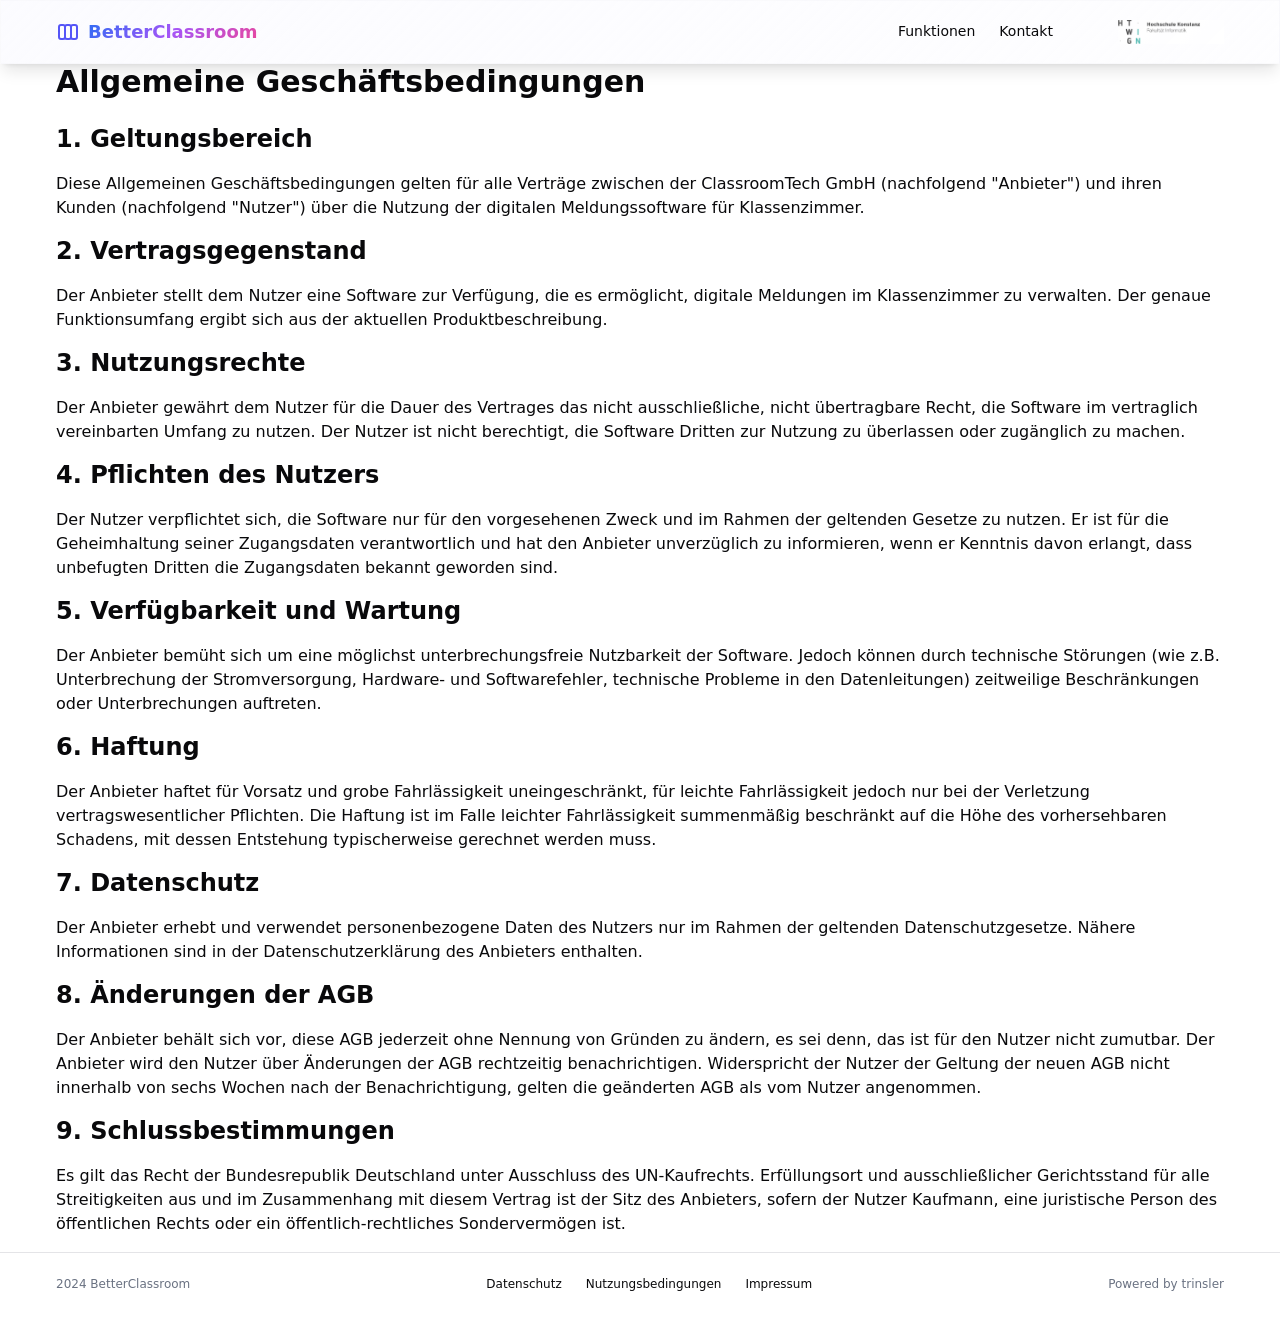
==== agb/index.html @ d9d84340 "deploy: trinsler/landingPages@5456ee2afa33cd0f8505ab0c35475f80a8372f17" ====
<!DOCTYPE html><html><head><meta charset="utf-8"><meta name="viewport" content="width=device-width, initial-scale=1"><script type="importmap">{"imports":{"#entry":"/_nuxt/oRoLjCAm.js"}}</script><title>AGB - BetterClassroom</title><link rel="stylesheet" href="/_nuxt/entry.rbcB6YKw.css" crossorigin><link rel="preload" as="fetch" crossorigin="anonymous" href="/agb/_payload.json?7f15ca1f-4850-4ca4-9dc0-5e65cc5b0a5c"><link rel="modulepreload" as="script" crossorigin href="/_nuxt/oRoLjCAm.js"><link rel="modulepreload" as="script" crossorigin href="/_nuxt/dTycgMUr.js"><link rel="modulepreload" as="script" crossorigin href="/_nuxt/jNeDRzzh.js"><link rel="modulepreload" as="script" crossorigin href="/_nuxt/D7OXAtjC.js"><link rel="modulepreload" as="script" crossorigin href="/_nuxt/l98vW6mr.js"><link rel="preload" as="fetch" fetchpriority="low" crossorigin="anonymous" href="/_nuxt/builds/meta/7f15ca1f-4850-4ca4-9dc0-5e65cc5b0a5c.json"><link rel="prefetch" as="script" crossorigin href="/_nuxt/CJH-cx8K.js"><link rel="prefetch" as="script" crossorigin href="/_nuxt/CTONA4Dl.js"><meta name="description" content="Allgemeine Geschäftsbedingungen von BetterClassroom"><link rel="icon" type="image/x-icon" href="/favicon.ico"><script type="module" src="/_nuxt/oRoLjCAm.js" crossorigin></script></head><body><div id="__nuxt"><div class="flex flex-col min-h-screen"><header class="px-4 lg:px-6 h-16 flex items-center fixed w-full glass-morphism z-50 shadow-lg"><div class="container mx-auto flex justify-between items-center"><a href="/" class="flex items-center justify-center"><svg class="h-6 w-6 text-primary" fill="none" stroke="currentColor" viewBox="0 0 24 24"><path stroke-linecap="round" stroke-linejoin="round" stroke-width="2" d="M9 17V7m0 10a2 2 0 01-2 2H5a2 2 0 01-2-2V7a2 2 0 012-2h2a2 2 0 012 2m0 10a2 2 0 002 2h2a2 2 0 002-2M9 7a2 2 0 012-2h2a2 2 0 012 2m0 10V7m0 10a2 2 0 002 2h2a2 2 0 002-2V7a2 2 0 00-2-2h-2a2 2 0 00-2 2"></path></svg><span class="ml-2 text-lg font-bold gradient-text">BetterClassroom</span></a><nav class="hidden md:flex gap-4 sm:gap-6 items-center"><a href="/" class="text-sm font-medium text-foreground hover:text-primary transition-colors"> Funktionen </a><a href="/" class="text-sm font-medium text-foreground hover:text-primary transition-colors"> Kontakt </a><div class="h-6 w-px bg-border mx-2"></div><img src="/images/htwg-logo.png" alt="HTWG Konstanz" class="h-6 opacity-70 hover:opacity-100 transition-opacity" onerror="this.style.display=&#39;none&#39;"></nav><button class="md:hidden p-2"><svg class="h-6 w-6 text-foreground" fill="none" stroke="currentColor" viewBox="0 0 24 24"><path stroke-linecap="round" stroke-linejoin="round" stroke-width="2" d="M4 6h16M4 12h16M4 18h16"></path></svg></button></div><!----></header><main class="flex-1 pt-16"><!--[--><div></div><div class="container mx-auto px-4 py-8"><h1 class="text-3xl font-bold mb-6">Allgemeine Geschäftsbedingungen</h1><h2 class="text-2xl font-semibold mb-4">1. Geltungsbereich</h2><p class="mb-4"> Diese Allgemeinen Geschäftsbedingungen gelten für alle Verträge zwischen der ClassroomTech GmbH (nachfolgend &quot;Anbieter&quot;) und ihren Kunden (nachfolgend &quot;Nutzer&quot;) über die Nutzung der digitalen Meldungssoftware für Klassenzimmer. </p><h2 class="text-2xl font-semibold mb-4">2. Vertragsgegenstand</h2><p class="mb-4"> Der Anbieter stellt dem Nutzer eine Software zur Verfügung, die es ermöglicht, digitale Meldungen im Klassenzimmer zu verwalten. Der genaue Funktionsumfang ergibt sich aus der aktuellen Produktbeschreibung. </p><h2 class="text-2xl font-semibold mb-4">3. Nutzungsrechte</h2><p class="mb-4"> Der Anbieter gewährt dem Nutzer für die Dauer des Vertrages das nicht ausschließliche, nicht übertragbare Recht, die Software im vertraglich vereinbarten Umfang zu nutzen. Der Nutzer ist nicht berechtigt, die Software Dritten zur Nutzung zu überlassen oder zugänglich zu machen. </p><h2 class="text-2xl font-semibold mb-4">4. Pflichten des Nutzers</h2><p class="mb-4"> Der Nutzer verpflichtet sich, die Software nur für den vorgesehenen Zweck und im Rahmen der geltenden Gesetze zu nutzen. Er ist für die Geheimhaltung seiner Zugangsdaten verantwortlich und hat den Anbieter unverzüglich zu informieren, wenn er Kenntnis davon erlangt, dass unbefugten Dritten die Zugangsdaten bekannt geworden sind. </p><h2 class="text-2xl font-semibold mb-4">5. Verfügbarkeit und Wartung</h2><p class="mb-4"> Der Anbieter bemüht sich um eine möglichst unterbrechungsfreie Nutzbarkeit der Software. Jedoch können durch technische Störungen (wie z.B. Unterbrechung der Stromversorgung, Hardware- und Softwarefehler, technische Probleme in den Datenleitungen) zeitweilige Beschränkungen oder Unterbrechungen auftreten. </p><h2 class="text-2xl font-semibold mb-4">6. Haftung</h2><p class="mb-4"> Der Anbieter haftet für Vorsatz und grobe Fahrlässigkeit uneingeschränkt, für leichte Fahrlässigkeit jedoch nur bei der Verletzung vertragswesentlicher Pflichten. Die Haftung ist im Falle leichter Fahrlässigkeit summenmäßig beschränkt auf die Höhe des vorhersehbaren Schadens, mit dessen Entstehung typischerweise gerechnet werden muss. </p><h2 class="text-2xl font-semibold mb-4">7. Datenschutz</h2><p class="mb-4"> Der Anbieter erhebt und verwendet personenbezogene Daten des Nutzers nur im Rahmen der geltenden Datenschutzgesetze. Nähere Informationen sind in der Datenschutzerklärung des Anbieters enthalten. </p><h2 class="text-2xl font-semibold mb-4">8. Änderungen der AGB</h2><p class="mb-4"> Der Anbieter behält sich vor, diese AGB jederzeit ohne Nennung von Gründen zu ändern, es sei denn, das ist für den Nutzer nicht zumutbar. Der Anbieter wird den Nutzer über Änderungen der AGB rechtzeitig benachrichtigen. Widerspricht der Nutzer der Geltung der neuen AGB nicht innerhalb von sechs Wochen nach der Benachrichtigung, gelten die geänderten AGB als vom Nutzer angenommen. </p><h2 class="text-2xl font-semibold mb-4">9. Schlussbestimmungen</h2><p class="mb-4"> Es gilt das Recht der Bundesrepublik Deutschland unter Ausschluss des UN-Kaufrechts. Erfüllungsort und ausschließlicher Gerichtsstand für alle Streitigkeiten aus und im Zusammenhang mit diesem Vertrag ist der Sitz des Anbieters, sofern der Nutzer Kaufmann, eine juristische Person des öffentlichen Rechts oder ein öffentlich-rechtliches Sondervermögen ist. </p></div><!--]--></main><footer class="w-full py-6 px-4 md:px-6 border-t"><div class="container mx-auto flex flex-col sm:flex-row justify-between items-center"><p class="text-xs text-gray-500 dark:text-gray-400">2024 BetterClassroom</p><nav class="flex gap-4 sm:gap-6 mt-4 sm:mt-0"><a href="/datenschutz" class="text-xs hover:text-primary transition-colors"> Datenschutz </a><a aria-current="page" href="/agb" class="router-link-active router-link-exact-active text-xs hover:text-primary transition-colors"> Nutzungsbedingungen </a><a href="/impressum" class="text-xs hover:text-primary transition-colors"> Impressum </a></nav><div class="text-xs text-gray-500 dark:text-gray-400 mt-4 sm:mt-0"> Powered by <a href="https:trinsler.com" class="hover:text-primary transition-colors">trinsler</a></div></div></footer></div></div><div id="teleports"></div><script type="application/json" data-nuxt-data="nuxt-app" data-ssr="true" id="__NUXT_DATA__" data-src="/agb/_payload.json?7f15ca1f-4850-4ca4-9dc0-5e65cc5b0a5c">[{"state":1,"once":3,"_errors":4,"serverRendered":6,"path":7,"prerenderedAt":8},["Reactive",2],{},["Set"],["ShallowReactive",5],{},true,"/agb",1761412740323]</script><script>window.__NUXT__={};window.__NUXT__.config={public:{},app:{baseURL:"/",buildId:"7f15ca1f-4850-4ca4-9dc0-5e65cc5b0a5c",buildAssetsDir:"/_nuxt/",cdnURL:""}}</script></body></html>
---- _nuxt/entry.rbcB6YKw.css ----
/*! tailwindcss v4.1.13 | MIT License | https://tailwindcss.com */@layer properties{@supports ((-webkit-hyphens:none) and (not (margin-trim:inline))) or ((-moz-orient:inline) and (not (color:rgb(from red r g b)))){*,::backdrop,:after,:before{--tw-translate-x:0;--tw-translate-y:0;--tw-translate-z:0;--tw-scale-x:1;--tw-scale-y:1;--tw-scale-z:1;--tw-rotate-x:initial;--tw-rotate-y:initial;--tw-rotate-z:initial;--tw-skew-x:initial;--tw-skew-y:initial;--tw-space-y-reverse:0;--tw-space-x-reverse:0;--tw-border-style:solid;--tw-leading:initial;--tw-font-weight:initial;--tw-tracking:initial;--tw-shadow:0 0 #0000;--tw-shadow-color:initial;--tw-shadow-alpha:100%;--tw-inset-shadow:0 0 #0000;--tw-inset-shadow-color:initial;--tw-inset-shadow-alpha:100%;--tw-ring-color:initial;--tw-ring-shadow:0 0 #0000;--tw-inset-ring-color:initial;--tw-inset-ring-shadow:0 0 #0000;--tw-ring-inset:initial;--tw-ring-offset-width:0px;--tw-ring-offset-color:#fff;--tw-ring-offset-shadow:0 0 #0000;--tw-blur:initial;--tw-brightness:initial;--tw-contrast:initial;--tw-grayscale:initial;--tw-hue-rotate:initial;--tw-invert:initial;--tw-opacity:initial;--tw-saturate:initial;--tw-sepia:initial;--tw-drop-shadow:initial;--tw-drop-shadow-color:initial;--tw-drop-shadow-alpha:100%;--tw-drop-shadow-size:initial;--tw-backdrop-blur:initial;--tw-backdrop-brightness:initial;--tw-backdrop-contrast:initial;--tw-backdrop-grayscale:initial;--tw-backdrop-hue-rotate:initial;--tw-backdrop-invert:initial;--tw-backdrop-opacity:initial;--tw-backdrop-saturate:initial;--tw-backdrop-sepia:initial;--tw-duration:initial;--tw-ease:initial}}}@layer theme{:host,:root{--font-sans:ui-sans-serif,system-ui,sans-serif,"Apple Color Emoji","Segoe UI Emoji","Segoe UI Symbol","Noto Color Emoji";--font-mono:ui-monospace,SFMono-Regular,Menlo,Monaco,Consolas,"Liberation Mono","Courier New",monospace;--color-blue-200:oklch(88.2% .059 254.128);--color-blue-300:oklch(80.9% .105 251.813);--color-blue-400:oklch(70.7% .165 254.624);--color-gray-400:oklch(70.7% .022 261.325);--color-gray-500:oklch(55.1% .027 264.364);--color-white:#fff;--spacing:.25rem;--container-md:28rem;--container-2xl:42rem;--container-3xl:48rem;--container-7xl:80rem;--text-xs:.75rem;--text-xs--line-height:1.33333;--text-sm:.875rem;--text-sm--line-height:1.42857;--text-lg:1.125rem;--text-lg--line-height:1.55556;--text-xl:1.25rem;--text-xl--line-height:1.4;--text-2xl:1.5rem;--text-2xl--line-height:1.33333;--text-3xl:1.875rem;--text-3xl--line-height:1.2;--text-4xl:2.25rem;--text-4xl--line-height:1.11111;--text-5xl:3rem;--text-5xl--line-height:1;--text-6xl:3.75rem;--text-6xl--line-height:1;--text-7xl:4.5rem;--text-7xl--line-height:1;--text-8xl:6rem;--text-8xl--line-height:1;--font-weight-medium:500;--font-weight-semibold:600;--font-weight-bold:700;--font-weight-black:900;--tracking-tighter:-.05em;--tracking-tight:-.025em;--leading-relaxed:1.625;--radius-xl:.75rem;--radius-2xl:1rem;--radius-3xl:1.5rem;--ease-in:cubic-bezier(.4,0,1,1);--ease-out:cubic-bezier(0,0,.2,1);--blur-sm:8px;--blur-3xl:64px;--default-transition-duration:.15s;--default-transition-timing-function:cubic-bezier(.4,0,.2,1);--default-font-family:var(--font-sans);--default-mono-font-family:var(--font-mono)}}@layer base{*,::backdrop,:after,:before{border:0 solid;box-sizing:border-box;margin:0;padding:0}::file-selector-button{border:0 solid;box-sizing:border-box;margin:0;padding:0}:host,html{-webkit-text-size-adjust:100%;font-family:var(--default-font-family,ui-sans-serif,system-ui,sans-serif,"Apple Color Emoji","Segoe UI Emoji","Segoe UI Symbol","Noto Color Emoji");font-feature-settings:var(--default-font-feature-settings,normal);font-variation-settings:var(--default-font-variation-settings,normal);line-height:1.5;-moz-tab-size:4;-o-tab-size:4;tab-size:4;-webkit-tap-highlight-color:transparent}hr{border-top-width:1px;color:inherit;height:0}abbr:where([title]){-webkit-text-decoration:underline dotted;text-decoration:underline dotted}h1,h2,h3,h4,h5,h6{font-size:inherit;font-weight:inherit}a{color:inherit;-webkit-text-decoration:inherit;text-decoration:inherit}b,strong{font-weight:bolder}code,kbd,pre,samp{font-family:var(--default-mono-font-family,ui-monospace,SFMono-Regular,Menlo,Monaco,Consolas,"Liberation Mono","Courier New",monospace);font-feature-settings:var(--default-mono-font-feature-settings,normal);font-size:1em;font-variation-settings:var(--default-mono-font-variation-settings,normal)}small{font-size:80%}sub,sup{font-size:75%;line-height:0;position:relative;vertical-align:baseline}sub{bottom:-.25em}sup{top:-.5em}table{border-collapse:collapse;border-color:inherit;text-indent:0}:-moz-focusring{outline:auto}progress{vertical-align:baseline}summary{display:list-item}menu,ol,ul{list-style:none}audio,canvas,embed,iframe,img,object,svg,video{display:block;vertical-align:middle}img,video{height:auto;max-width:100%}button,input,optgroup,select,textarea{background-color:#0000;border-radius:0;color:inherit;font:inherit;font-feature-settings:inherit;font-variation-settings:inherit;letter-spacing:inherit;opacity:1}::file-selector-button{background-color:#0000;border-radius:0;color:inherit;font:inherit;font-feature-settings:inherit;font-variation-settings:inherit;letter-spacing:inherit;opacity:1}:where(select:is([multiple],[size])) optgroup{font-weight:bolder}:where(select:is([multiple],[size])) optgroup option{padding-inline-start:20px}::file-selector-button{margin-inline-end:4px}::-moz-placeholder{opacity:1}::placeholder{opacity:1}@supports (not (-webkit-appearance:-apple-pay-button)) or (contain-intrinsic-size:1px){::-moz-placeholder{color:currentColor}::placeholder{color:currentColor}@supports (color:color-mix(in lab,red,red)){::-moz-placeholder{color:color-mix(in oklab,currentcolor 50%,transparent)}::placeholder{color:color-mix(in oklab,currentcolor 50%,transparent)}}}textarea{resize:vertical}::-webkit-search-decoration{-webkit-appearance:none}::-webkit-date-and-time-value{min-height:1lh;text-align:inherit}::-webkit-datetime-edit{display:inline-flex}::-webkit-datetime-edit-fields-wrapper{padding:0}::-webkit-datetime-edit,::-webkit-datetime-edit-year-field{padding-block:0}::-webkit-datetime-edit-day-field,::-webkit-datetime-edit-month-field{padding-block:0}::-webkit-datetime-edit-hour-field,::-webkit-datetime-edit-minute-field{padding-block:0}::-webkit-datetime-edit-millisecond-field,::-webkit-datetime-edit-second-field{padding-block:0}::-webkit-datetime-edit-meridiem-field{padding-block:0}::-webkit-calendar-picker-indicator{line-height:1}:-moz-ui-invalid{box-shadow:none}button,input:where([type=button],[type=reset],[type=submit]){-webkit-appearance:button;-moz-appearance:button;appearance:button}::file-selector-button{-webkit-appearance:button;-moz-appearance:button;appearance:button}::-webkit-inner-spin-button,::-webkit-outer-spin-button{height:auto}[hidden]:where(:not([hidden=until-found])){display:none!important}:root{--background:0 0% 100%;--foreground:240 10% 3.9%;--card:0 0% 100%;--card-foreground:240 10% 3.9%;--popover:0 0% 100%;--popover-foreground:240 10% 3.9%;--primary:240 91% 65%;--primary-foreground:0 0% 98%;--secondary:240 4.8% 95.9%;--secondary-foreground:240 5.9% 10%;--muted:240 4.8% 95.9%;--muted-foreground:240 3.8% 46.1%;--accent:240 4.8% 95.9%;--accent-foreground:240 5.9% 10%;--destructive:0 84.2% 60.2%;--destructive-foreground:0 0% 98%;--border:240 5.9% 90%;--input:240 5.9% 90%;--ring:240 91% 65%;--radius:1rem;--glass-bg:240 100% 99%;--glass-border:240 15% 92%;--accent-blue:220 90% 56%;--accent-purple:270 91% 65%;--accent-pink:330 81% 60%;--text-light:240 5% 84%;--text-dark:240 10% 3.9%}.dark{--background:240 10% 3.9%;--foreground:0 0% 98%;--card:240 10% 3.9%;--card-foreground:0 0% 98%;--popover:240 10% 3.9%;--popover-foreground:0 0% 98%;--primary:240 91% 70%;--primary-foreground:240 10% 3.9%;--secondary:240 3.7% 15.9%;--secondary-foreground:0 0% 98%;--muted:240 3.7% 15.9%;--muted-foreground:240 5% 64.9%;--accent:240 3.7% 15.9%;--accent-foreground:0 0% 98%;--destructive:0 62.8% 30.6%;--destructive-foreground:0 0% 98%;--border:240 3.7% 15.9%;--input:240 3.7% 15.9%;--ring:240 91% 70%;--glass-bg:240 10% 8%;--glass-border:240 15% 20%;--accent-blue:220 90% 56%;--accent-purple:270 91% 65%;--accent-pink:330 81% 60%;--text-light:240 5% 84%;--text-dark:0 0% 98%}*{border-color:hsl(var(--border))}body{background-color:hsl(var(--background));color:hsl(var(--foreground))}}@layer components;@layer utilities{.pointer-events-none{pointer-events:none}.absolute{position:absolute}.fixed{position:fixed}.relative{position:relative}.inset-0{inset:calc(var(--spacing)*0)}.top-1\/2{top:50%}.top-16{top:calc(var(--spacing)*16)}.top-20{top:calc(var(--spacing)*20)}.-right-6{right:calc(var(--spacing)*-6)}.right-0{right:calc(var(--spacing)*0)}.right-10{right:calc(var(--spacing)*10)}.bottom-20{bottom:calc(var(--spacing)*20)}.-left-6{left:calc(var(--spacing)*-6)}.left-0{left:calc(var(--spacing)*0)}.left-1\/2{left:50%}.left-10{left:calc(var(--spacing)*10)}.z-10{z-index:10}.z-20{z-index:20}.z-50{z-index:50}.container{width:100%}@media (min-width:40rem){.container{max-width:40rem}}@media (min-width:48rem){.container{max-width:48rem}}@media (min-width:64rem){.container{max-width:64rem}}@media (min-width:80rem){.container{max-width:80rem}}@media (min-width:96rem){.container{max-width:96rem}}.mx-2{margin-inline:calc(var(--spacing)*2)}.mx-6{margin-inline:calc(var(--spacing)*6)}.mx-auto{margin-inline:auto}.mt-4{margin-top:calc(var(--spacing)*4)}.mt-8{margin-top:calc(var(--spacing)*8)}.mt-12{margin-top:calc(var(--spacing)*12)}.mb-2{margin-bottom:calc(var(--spacing)*2)}.mb-3{margin-bottom:calc(var(--spacing)*3)}.mb-4{margin-bottom:calc(var(--spacing)*4)}.mb-6{margin-bottom:calc(var(--spacing)*6)}.mb-8{margin-bottom:calc(var(--spacing)*8)}.mb-10{margin-bottom:calc(var(--spacing)*10)}.mb-12{margin-bottom:calc(var(--spacing)*12)}.mb-16{margin-bottom:calc(var(--spacing)*16)}.ml-2{margin-left:calc(var(--spacing)*2)}.ml-3{margin-left:calc(var(--spacing)*3)}.block{display:block}.flex{display:flex}.grid{display:grid}.hidden{display:none}.inline{display:inline}.inline-block{display:inline-block}.inline-flex{display:inline-flex}.h-3{height:calc(var(--spacing)*3)}.h-5{height:calc(var(--spacing)*5)}.h-6{height:calc(var(--spacing)*6)}.h-8{height:calc(var(--spacing)*8)}.h-12{height:calc(var(--spacing)*12)}.h-16{height:calc(var(--spacing)*16)}.h-64{height:calc(var(--spacing)*64)}.h-80{height:calc(var(--spacing)*80)}.h-96{height:calc(var(--spacing)*96)}.min-h-screen{min-height:100vh}.w-3{width:calc(var(--spacing)*3)}.w-5{width:calc(var(--spacing)*5)}.w-6{width:calc(var(--spacing)*6)}.w-8{width:calc(var(--spacing)*8)}.w-12{width:calc(var(--spacing)*12)}.w-64{width:calc(var(--spacing)*64)}.w-80{width:calc(var(--spacing)*80)}.w-96{width:calc(var(--spacing)*96)}.w-fit{width:-moz-fit-content;width:fit-content}.w-full{width:100%}.w-px{width:1px}.max-w-2xl{max-width:var(--container-2xl)}.max-w-3xl{max-width:var(--container-3xl)}.max-w-7xl{max-width:var(--container-7xl)}.max-w-\[800px\]{max-width:800px}.max-w-md{max-width:var(--container-md)}.flex-1{flex:1}.-translate-x-1\/2{--tw-translate-x:-50%}.-translate-x-1\/2,.-translate-x-8{translate:var(--tw-translate-x)var(--tw-translate-y)}.-translate-x-8{--tw-translate-x:calc(var(--spacing)*-8)}.translate-x-0{--tw-translate-x:calc(var(--spacing)*0)}.translate-x-0,.translate-x-8{translate:var(--tw-translate-x)var(--tw-translate-y)}.translate-x-8{--tw-translate-x:calc(var(--spacing)*8)}.-translate-y-1\/2{--tw-translate-y:-50%}.-translate-y-1\/2,.-translate-y-2{translate:var(--tw-translate-x)var(--tw-translate-y)}.-translate-y-2{--tw-translate-y:calc(var(--spacing)*-2)}.translate-y-0{--tw-translate-y:calc(var(--spacing)*0)}.translate-y-0,.translate-y-10{translate:var(--tw-translate-x)var(--tw-translate-y)}.translate-y-10{--tw-translate-y:calc(var(--spacing)*10)}.scale-125{--tw-scale-x:125%;--tw-scale-y:125%;--tw-scale-z:125%;scale:var(--tw-scale-x)var(--tw-scale-y)}.transform{transform:var(--tw-rotate-x,)var(--tw-rotate-y,)var(--tw-rotate-z,)var(--tw-skew-x,)var(--tw-skew-y,)}.grid-cols-1{grid-template-columns:repeat(1,minmax(0,1fr))}.flex-col{flex-direction:column}.items-center{align-items:center}.justify-between{justify-content:space-between}.justify-center{justify-content:center}.gap-4{gap:calc(var(--spacing)*4)}.gap-8{gap:calc(var(--spacing)*8)}:where(.space-y-6>:not(:last-child)){--tw-space-y-reverse:0;margin-block-end:calc(var(--spacing)*6*(1 - var(--tw-space-y-reverse)));margin-block-start:calc(var(--spacing)*6*var(--tw-space-y-reverse))}:where(.space-y-8>:not(:last-child)){--tw-space-y-reverse:0;margin-block-end:calc(var(--spacing)*8*(1 - var(--tw-space-y-reverse)));margin-block-start:calc(var(--spacing)*8*var(--tw-space-y-reverse))}:where(.space-x-3>:not(:last-child)){--tw-space-x-reverse:0;margin-inline-end:calc(var(--spacing)*3*(1 - var(--tw-space-x-reverse)));margin-inline-start:calc(var(--spacing)*3*var(--tw-space-x-reverse))}.overflow-hidden{overflow:hidden}.rounded-2xl{border-radius:var(--radius-2xl)}.rounded-3xl{border-radius:var(--radius-3xl)}.rounded-full{border-radius:3.40282e+38px}.rounded-xl{border-radius:var(--radius-xl)}.border{border-style:var(--tw-border-style);border-width:1px}.border-t{border-top-style:var(--tw-border-style);border-top-width:1px}.border-transparent{border-color:#0000}.bg-blue-200\/4{background-color:#bedbff0a}@supports (color:color-mix(in lab,red,red)){.bg-blue-200\/4{background-color:color-mix(in oklab,var(--color-blue-200)4%,transparent)}}.bg-blue-300\/6{background-color:#90c5ff0f}@supports (color:color-mix(in lab,red,red)){.bg-blue-300\/6{background-color:color-mix(in oklab,var(--color-blue-300)6%,transparent)}}.bg-blue-400\/8{background-color:#54a2ff14}@supports (color:color-mix(in lab,red,red)){.bg-blue-400\/8{background-color:color-mix(in oklab,var(--color-blue-400)8%,transparent)}}.bg-white{background-color:var(--color-white)}.object-contain{-o-object-fit:contain;object-fit:contain}.p-2{padding:calc(var(--spacing)*2)}.p-3{padding:calc(var(--spacing)*3)}.p-4{padding:calc(var(--spacing)*4)}.p-5{padding:calc(var(--spacing)*5)}.p-6{padding:calc(var(--spacing)*6)}.p-8{padding:calc(var(--spacing)*8)}.px-4{padding-inline:calc(var(--spacing)*4)}.px-6{padding-inline:calc(var(--spacing)*6)}.px-8{padding-inline:calc(var(--spacing)*8)}.px-10{padding-inline:calc(var(--spacing)*10)}.py-2{padding-block:calc(var(--spacing)*2)}.py-3{padding-block:calc(var(--spacing)*3)}.py-4{padding-block:calc(var(--spacing)*4)}.py-6{padding-block:calc(var(--spacing)*6)}.py-8{padding-block:calc(var(--spacing)*8)}.py-12{padding-block:calc(var(--spacing)*12)}.py-16{padding-block:calc(var(--spacing)*16)}.py-20{padding-block:calc(var(--spacing)*20)}.pt-16{padding-top:calc(var(--spacing)*16)}.pb-4{padding-bottom:calc(var(--spacing)*4)}.text-center{text-align:center}.text-2xl{font-size:var(--text-2xl);line-height:var(--tw-leading,var(--text-2xl--line-height))}.text-3xl{font-size:var(--text-3xl);line-height:var(--tw-leading,var(--text-3xl--line-height))}.text-4xl{font-size:var(--text-4xl);line-height:var(--tw-leading,var(--text-4xl--line-height))}.text-5xl{font-size:var(--text-5xl);line-height:var(--tw-leading,var(--text-5xl--line-height))}.text-lg{font-size:var(--text-lg);line-height:var(--tw-leading,var(--text-lg--line-height))}.text-sm{font-size:var(--text-sm);line-height:var(--tw-leading,var(--text-sm--line-height))}.text-xl{font-size:var(--text-xl);line-height:var(--tw-leading,var(--text-xl--line-height))}.text-xs{font-size:var(--text-xs);line-height:var(--tw-leading,var(--text-xs--line-height))}.leading-relaxed{--tw-leading:var(--leading-relaxed);line-height:var(--leading-relaxed)}.font-black{--tw-font-weight:var(--font-weight-black);font-weight:var(--font-weight-black)}.font-bold{--tw-font-weight:var(--font-weight-bold);font-weight:var(--font-weight-bold)}.font-medium{--tw-font-weight:var(--font-weight-medium);font-weight:var(--font-weight-medium)}.font-semibold{--tw-font-weight:var(--font-weight-semibold);font-weight:var(--font-weight-semibold)}.tracking-tight{--tw-tracking:var(--tracking-tight);letter-spacing:var(--tracking-tight)}.tracking-tighter{--tw-tracking:var(--tracking-tighter);letter-spacing:var(--tracking-tighter)}.text-gray-500{color:var(--color-gray-500)}.opacity-0{opacity:0}.opacity-50{opacity:.5}.opacity-70{opacity:.7}.opacity-100{opacity:1}.shadow-2xl{--tw-shadow:0 25px 50px -12px var(--tw-shadow-color,#00000040)}.shadow-2xl,.shadow-lg{box-shadow:var(--tw-inset-shadow),var(--tw-inset-ring-shadow),var(--tw-ring-offset-shadow),var(--tw-ring-shadow),var(--tw-shadow)}.shadow-lg{--tw-shadow:0 10px 15px -3px var(--tw-shadow-color,#0000001a),0 4px 6px -4px var(--tw-shadow-color,#0000001a)}.shadow-sm{--tw-shadow:0 1px 3px 0 var(--tw-shadow-color,#0000001a),0 1px 2px -1px var(--tw-shadow-color,#0000001a)}.ring,.shadow-sm{box-shadow:var(--tw-inset-shadow),var(--tw-inset-ring-shadow),var(--tw-ring-offset-shadow),var(--tw-ring-shadow),var(--tw-shadow)}.ring{--tw-ring-shadow:var(--tw-ring-inset,)0 0 0 calc(1px + var(--tw-ring-offset-width))var(--tw-ring-color,currentcolor)}.blur-3xl{--tw-blur:blur(var(--blur-3xl));filter:var(--tw-blur,)var(--tw-brightness,)var(--tw-contrast,)var(--tw-grayscale,)var(--tw-hue-rotate,)var(--tw-invert,)var(--tw-saturate,)var(--tw-sepia,)var(--tw-drop-shadow,)}.backdrop-blur-sm{--tw-backdrop-blur:blur(var(--blur-sm));-webkit-backdrop-filter:var(--tw-backdrop-blur,)var(--tw-backdrop-brightness,)var(--tw-backdrop-contrast,)var(--tw-backdrop-grayscale,)var(--tw-backdrop-hue-rotate,)var(--tw-backdrop-invert,)var(--tw-backdrop-opacity,)var(--tw-backdrop-saturate,)var(--tw-backdrop-sepia,);backdrop-filter:var(--tw-backdrop-blur,)var(--tw-backdrop-brightness,)var(--tw-backdrop-contrast,)var(--tw-backdrop-grayscale,)var(--tw-backdrop-hue-rotate,)var(--tw-backdrop-invert,)var(--tw-backdrop-opacity,)var(--tw-backdrop-saturate,)var(--tw-backdrop-sepia,)}.transition{transition-duration:var(--tw-duration,var(--default-transition-duration));transition-property:color,background-color,border-color,outline-color,text-decoration-color,fill,stroke,--tw-gradient-from,--tw-gradient-via,--tw-gradient-to,opacity,box-shadow,transform,translate,scale,rotate,filter,backdrop-filter,display,content-visibility,overlay,pointer-events;transition-timing-function:var(--tw-ease,var(--default-transition-timing-function))}.transition-all{transition-duration:var(--tw-duration,var(--default-transition-duration));transition-property:all;transition-timing-function:var(--tw-ease,var(--default-transition-timing-function))}.transition-colors{transition-duration:var(--tw-duration,var(--default-transition-duration));transition-property:color,background-color,border-color,outline-color,text-decoration-color,fill,stroke,--tw-gradient-from,--tw-gradient-via,--tw-gradient-to;transition-timing-function:var(--tw-ease,var(--default-transition-timing-function))}.transition-opacity{transition-duration:var(--tw-duration,var(--default-transition-duration));transition-property:opacity;transition-timing-function:var(--tw-ease,var(--default-transition-timing-function))}.duration-200{--tw-duration:.2s;transition-duration:.2s}.duration-300{--tw-duration:.3s;transition-duration:.3s}.duration-500{--tw-duration:.5s;transition-duration:.5s}.ease-in{--tw-ease:var(--ease-in);transition-timing-function:var(--ease-in)}.ease-out{--tw-ease:var(--ease-out);transition-timing-function:var(--ease-out)}@media (hover:hover){.hover\:scale-105:hover{--tw-scale-x:105%;--tw-scale-y:105%;--tw-scale-z:105%;scale:var(--tw-scale-x)var(--tw-scale-y)}.hover\:scale-125:hover{--tw-scale-x:125%;--tw-scale-y:125%;--tw-scale-z:125%;scale:var(--tw-scale-x)var(--tw-scale-y)}.hover\:scale-\[1\.02\]:hover{scale:1.02}.hover\:underline:hover{text-decoration-line:underline}.hover\:opacity-100:hover{opacity:1}.hover\:shadow-xl:hover{--tw-shadow:0 20px 25px -5px var(--tw-shadow-color,#0000001a),0 8px 10px -6px var(--tw-shadow-color,#0000001a);box-shadow:var(--tw-inset-shadow),var(--tw-inset-ring-shadow),var(--tw-ring-offset-shadow),var(--tw-ring-shadow),var(--tw-shadow)}}.active\:scale-95:active{--tw-scale-x:95%;--tw-scale-y:95%;--tw-scale-z:95%;scale:var(--tw-scale-x)var(--tw-scale-y)}@media (min-width:40rem){.sm\:mt-0{margin-top:calc(var(--spacing)*0)}.sm\:flex-row{flex-direction:row}.sm\:gap-6{gap:calc(var(--spacing)*6)}.sm\:text-4xl{font-size:var(--text-4xl);line-height:var(--tw-leading,var(--text-4xl--line-height))}}@media (min-width:48rem){.md\:-right-12{right:calc(var(--spacing)*-12)}.md\:-left-12{left:calc(var(--spacing)*-12)}.md\:col-span-2{grid-column:span 2/span 2}.md\:flex{display:flex}.md\:hidden{display:none}.md\:grid-cols-2{grid-template-columns:repeat(2,minmax(0,1fr))}.md\:px-6{padding-inline:calc(var(--spacing)*6)}.md\:py-24{padding-block:calc(var(--spacing)*24)}.md\:py-32{padding-block:calc(var(--spacing)*32)}.md\:text-2xl{font-size:var(--text-2xl);line-height:var(--tw-leading,var(--text-2xl--line-height))}.md\:text-4xl{font-size:var(--text-4xl);line-height:var(--tw-leading,var(--text-4xl--line-height))}.md\:text-5xl{font-size:var(--text-5xl);line-height:var(--tw-leading,var(--text-5xl--line-height))}.md\:text-6xl{font-size:var(--text-6xl);line-height:var(--tw-leading,var(--text-6xl--line-height))}.md\:text-7xl{font-size:var(--text-7xl);line-height:var(--tw-leading,var(--text-7xl--line-height))}}@media (min-width:64rem){.lg\:col-span-1{grid-column:span 1/span 1}.lg\:h-96{height:calc(var(--spacing)*96)}.lg\:w-1\/2{width:50%}.lg\:grid-cols-3{grid-template-columns:repeat(3,minmax(0,1fr))}.lg\:flex-row{flex-direction:row}.lg\:gap-12{gap:calc(var(--spacing)*12)}.lg\:px-6{padding-inline:calc(var(--spacing)*6)}.lg\:py-32{padding-block:calc(var(--spacing)*32)}.lg\:text-8xl{font-size:var(--text-8xl);line-height:var(--tw-leading,var(--text-8xl--line-height))}}@media (prefers-color-scheme:dark){.dark\:text-gray-400{color:var(--color-gray-400)}}}:root{--ui-space-xs:.25rem;--ui-space-sm:.5rem;--ui-space-md:1rem;--ui-space-lg:1.5rem;--ui-space-xl:2rem;--ui-space-2xl:3rem;--ui-radius-sm:.25rem;--ui-radius-md:.5rem;--ui-radius-lg:.75rem;--ui-radius-xl:1rem;--ui-radius-2xl:1.5rem;--ui-radius-full:9999px;--ui-font-sans:ui-sans-serif,system-ui,-apple-system,sans-serif;--ui-font-mono:ui-monospace,"Cascadia Code","Source Code Pro",monospace;--ui-shadow-sm:0 1px 2px 0 #0000000d;--ui-shadow-md:0 4px 6px -1px #0000001a,0 2px 4px -2px #0000001a;--ui-shadow-lg:0 10px 15px -3px #0000001a,0 4px 6px -4px #0000001a;--ui-shadow-xl:0 20px 25px -5px #0000001a,0 8px 10px -6px #0000001a;--ui-transition-fast:.15s cubic-bezier(.4,0,.2,1);--ui-transition-normal:.3s cubic-bezier(.4,0,.2,1);--ui-transition-slow:.5s cubic-bezier(.4,0,.2,1)}[data-theme=cyber]{--ui-bg-primary:#0a0a0a;--ui-bg-secondary:#111;--ui-bg-tertiary:#1a1a1a;--ui-bg-accent:#3b82f6;--ui-text-primary:#fff;--ui-text-secondary:#a0a0a0;--ui-text-muted:#666;--ui-text-accent:#3b82f6;--ui-border-primary:#333;--ui-border-secondary:#3b82f6;--ui-border-accent:#3b82f64d;--ui-glow-primary:0 0 20px #3b82f64d;--ui-glow-secondary:0 0 30px #3b82f633;--ui-card-bg:linear-gradient(145deg,#111,#1a1a1a);--ui-card-border:1px solid var(--ui-border-accent);--ui-card-shadow:var(--ui-glow-primary);--ui-terminal-bg:var(--ui-bg-secondary);--ui-terminal-header-bg:var(--ui-bg-tertiary);--ui-terminal-border:var(--ui-border-accent)}[data-theme=glass]{--ui-bg-primary:#fafafa;--ui-bg-secondary:#fff;--ui-bg-tertiary:#f5f5f5;--ui-bg-accent:#6366f1;--ui-text-primary:#171717;--ui-text-secondary:#525252;--ui-text-muted:#a3a3a3;--ui-text-accent:#6366f1;--ui-border-primary:#e5e5e5;--ui-border-secondary:#6366f1;--ui-border-accent:#6366f133;--ui-glass-bg:#ffffffb3;--ui-glass-border:#fff3;--ui-glass-backdrop:blur(10px);--ui-card-bg:var(--ui-glass-bg);--ui-card-border:1px solid var(--ui-glass-border);--ui-card-shadow:var(--ui-shadow-lg);--ui-card-backdrop:var(--ui-glass-backdrop);--ui-terminal-bg:var(--ui-glass-bg);--ui-terminal-header-bg:#f5f5f5cc;--ui-terminal-border:var(--ui-glass-border)}[data-theme=minimal]{--ui-bg-primary:#fff;--ui-bg-secondary:#f9fafb;--ui-bg-tertiary:#f3f4f6;--ui-bg-accent:#111827;--ui-text-primary:#111827;--ui-text-secondary:#6b7280;--ui-text-muted:#9ca3af;--ui-text-accent:#111827;--ui-border-primary:#e5e7eb;--ui-border-secondary:#111827;--ui-border-accent:#1118271a;--ui-card-bg:var(--ui-bg-secondary);--ui-card-border:1px solid var(--ui-border-primary);--ui-card-shadow:var(--ui-shadow-sm);--ui-terminal-bg:var(--ui-bg-tertiary);--ui-terminal-header-bg:var(--ui-bg-secondary);--ui-terminal-border:var(--ui-border-primary)}[data-theme=dark]{--ui-bg-primary:#0f0f0f;--ui-bg-secondary:#1c1c1c;--ui-bg-tertiary:#262626;--ui-bg-accent:#fbbf24;--ui-text-primary:#fafafa;--ui-text-secondary:#a3a3a3;--ui-text-muted:#525252;--ui-text-accent:#fbbf24;--ui-border-primary:#404040;--ui-border-secondary:#fbbf24;--ui-border-accent:#fbbf2433;--ui-card-bg:var(--ui-bg-secondary);--ui-card-border:1px solid var(--ui-border-primary);--ui-card-shadow:var(--ui-shadow-lg);--ui-terminal-bg:var(--ui-bg-secondary);--ui-terminal-header-bg:var(--ui-bg-tertiary);--ui-terminal-border:var(--ui-border-primary)}.ui-card{background:var(--ui-card-bg);border:var(--ui-card-border);box-shadow:var(--ui-card-shadow);transition:var(--ui-transition-normal)}.ui-card,.ui-terminal{-webkit-backdrop-filter:var(--ui-card-backdrop,none);backdrop-filter:var(--ui-card-backdrop,none)}.ui-terminal{background:var(--ui-terminal-bg);border:var(--ui-terminal-border)}.ui-terminal-header{background:var(--ui-terminal-header-bg);border-bottom:var(--ui-terminal-border)}.ui-text-primary{color:var(--ui-text-primary)}.ui-text-secondary{color:var(--ui-text-secondary)}.ui-text-muted{color:var(--ui-text-muted)}.ui-text-accent{color:var(--ui-text-accent)}.ui-bg-primary{background-color:var(--ui-bg-primary)}.ui-bg-secondary{background-color:var(--ui-bg-secondary)}.ui-bg-tertiary{background-color:var(--ui-bg-tertiary)}.ui-bg-accent{background-color:var(--ui-bg-accent)}.ui-border-primary{border-color:var(--ui-border-primary)}.ui-border-secondary{border-color:var(--ui-border-secondary)}.ui-border-accent{border-color:var(--ui-border-accent)}@media (prefers-reduced-motion:reduce){:root{--ui-transition-fast:0s;--ui-transition-normal:0s;--ui-transition-slow:0s}}:root{color-scheme:light dark;font-synthesis:none;text-rendering:optimizeLegibility;-webkit-font-smoothing:antialiased;-moz-osx-font-smoothing:grayscale;font-family:Inter,system-ui,Avenir,Helvetica,Arial,sans-serif;font-weight:400;line-height:1.5}body{margin:0;min-height:100vh;min-width:320px}.container{margin:0 auto;max-width:1200px;padding:0 1rem;width:100%}.text-primary{color:hsl(var(--primary))}.bg-primary{background-color:hsl(var(--primary))}.bg-primary\/90{background-color:hsl(var(--primary)/.9)}.text-primary-foreground{color:hsl(var(--primary-foreground))}.border-border{border-color:hsl(var(--border))}.ring-ring{--tw-ring-color:hsl(var(--ring))}.glass-card{-webkit-backdrop-filter:blur(20px);background:hsl(var(--glass-bg)/.8);border:1px solid hsl(var(--glass-border)/.3);box-shadow:0 8px 32px #1f26871a,inset 0 0 0 1px #ffffff0d}.glass-morphism{-webkit-backdrop-filter:blur(10px);background:linear-gradient(135deg,hsl(var(--glass-bg)/.7) 0,hsl(var(--glass-bg)/.3));border:1px solid hsl(var(--glass-border)/.18)}.gradient-text{background:linear-gradient(135deg,hsl(var(--accent-blue)),hsl(var(--accent-purple)),hsl(var(--accent-pink)));-webkit-text-fill-color:transparent;-webkit-background-clip:text;background-clip:text}.gradient-bg{background:linear-gradient(135deg,hsl(var(--accent-blue)/.1) 0,hsl(var(--accent-purple)/.1),hsl(var(--accent-pink)/.1))}.gradient-border{background:linear-gradient(135deg,hsl(var(--accent-blue)/.3),hsl(var(--accent-purple)/.3),hsl(var(--accent-pink)/.3));border-radius:inherit;padding:1px;position:relative}.gradient-border:before{background:hsl(var(--background));border-radius:inherit;content:"";inset:1px;position:absolute}.floating-animation{animation:float 6s ease-in-out infinite}@keyframes float{0%,to{transform:translateY(0)}50%{transform:translateY(-10px)}}.pulse-glow{animation:pulse-glow 2s ease-in-out infinite alternate}@keyframes pulse-glow{0%{box-shadow:0 0 20px hsl(var(--primary)/.3)}to{box-shadow:0 0 30px hsl(var(--primary)/.5)}}@property --tw-translate-x{syntax:"*";inherits:false;initial-value:0}@property --tw-translate-y{syntax:"*";inherits:false;initial-value:0}@property --tw-translate-z{syntax:"*";inherits:false;initial-value:0}@property --tw-scale-x{syntax:"*";inherits:false;initial-value:1}@property --tw-scale-y{syntax:"*";inherits:false;initial-value:1}@property --tw-scale-z{syntax:"*";inherits:false;initial-value:1}@property --tw-rotate-x{syntax:"*";inherits:false}@property --tw-rotate-y{syntax:"*";inherits:false}@property --tw-rotate-z{syntax:"*";inherits:false}@property --tw-skew-x{syntax:"*";inherits:false}@property --tw-skew-y{syntax:"*";inherits:false}@property --tw-space-y-reverse{syntax:"*";inherits:false;initial-value:0}@property --tw-space-x-reverse{syntax:"*";inherits:false;initial-value:0}@property --tw-border-style{syntax:"*";inherits:false;initial-value:solid}@property --tw-leading{syntax:"*";inherits:false}@property --tw-font-weight{syntax:"*";inherits:false}@property --tw-tracking{syntax:"*";inherits:false}@property --tw-shadow{syntax:"*";inherits:false;initial-value:0 0 #0000}@property --tw-shadow-color{syntax:"*";inherits:false}@property --tw-shadow-alpha{syntax:"<percentage>";inherits:false;initial-value:100%}@property --tw-inset-shadow{syntax:"*";inherits:false;initial-value:0 0 #0000}@property --tw-inset-shadow-color{syntax:"*";inherits:false}@property --tw-inset-shadow-alpha{syntax:"<percentage>";inherits:false;initial-value:100%}@property --tw-ring-color{syntax:"*";inherits:false}@property --tw-ring-shadow{syntax:"*";inherits:false;initial-value:0 0 #0000}@property --tw-inset-ring-color{syntax:"*";inherits:false}@property --tw-inset-ring-shadow{syntax:"*";inherits:false;initial-value:0 0 #0000}@property --tw-ring-inset{syntax:"*";inherits:false}@property --tw-ring-offset-width{syntax:"<length>";inherits:false;initial-value:0}@property --tw-ring-offset-color{syntax:"*";inherits:false;initial-value:#fff}@property --tw-ring-offset-shadow{syntax:"*";inherits:false;initial-value:0 0 #0000}@property --tw-blur{syntax:"*";inherits:false}@property --tw-brightness{syntax:"*";inherits:false}@property --tw-contrast{syntax:"*";inherits:false}@property --tw-grayscale{syntax:"*";inherits:false}@property --tw-hue-rotate{syntax:"*";inherits:false}@property --tw-invert{syntax:"*";inherits:false}@property --tw-opacity{syntax:"*";inherits:false}@property --tw-saturate{syntax:"*";inherits:false}@property --tw-sepia{syntax:"*";inherits:false}@property --tw-drop-shadow{syntax:"*";inherits:false}@property --tw-drop-shadow-color{syntax:"*";inherits:false}@property --tw-drop-shadow-alpha{syntax:"<percentage>";inherits:false;initial-value:100%}@property --tw-drop-shadow-size{syntax:"*";inherits:false}@property --tw-backdrop-blur{syntax:"*";inherits:false}@property --tw-backdrop-brightness{syntax:"*";inherits:false}@property --tw-backdrop-contrast{syntax:"*";inherits:false}@property --tw-backdrop-grayscale{syntax:"*";inherits:false}@property --tw-backdrop-hue-rotate{syntax:"*";inherits:false}@property --tw-backdrop-invert{syntax:"*";inherits:false}@property --tw-backdrop-opacity{syntax:"*";inherits:false}@property --tw-backdrop-saturate{syntax:"*";inherits:false}@property --tw-backdrop-sepia{syntax:"*";inherits:false}@property --tw-duration{syntax:"*";inherits:false}@property --tw-ease{syntax:"*";inherits:false}.ui-card[data-v-74f16609]{transition:all .3s cubic-bezier(.4,0,.2,1)}.ui-card[style*=backdrop-filter][data-v-74f16609]{-webkit-backdrop-filter:blur(10px)}@media (max-width:640px){.container-responsive[data-v-52820ea4]{padding-left:max(1rem,env(safe-area-inset-left));padding-right:max(1rem,env(safe-area-inset-right))}}
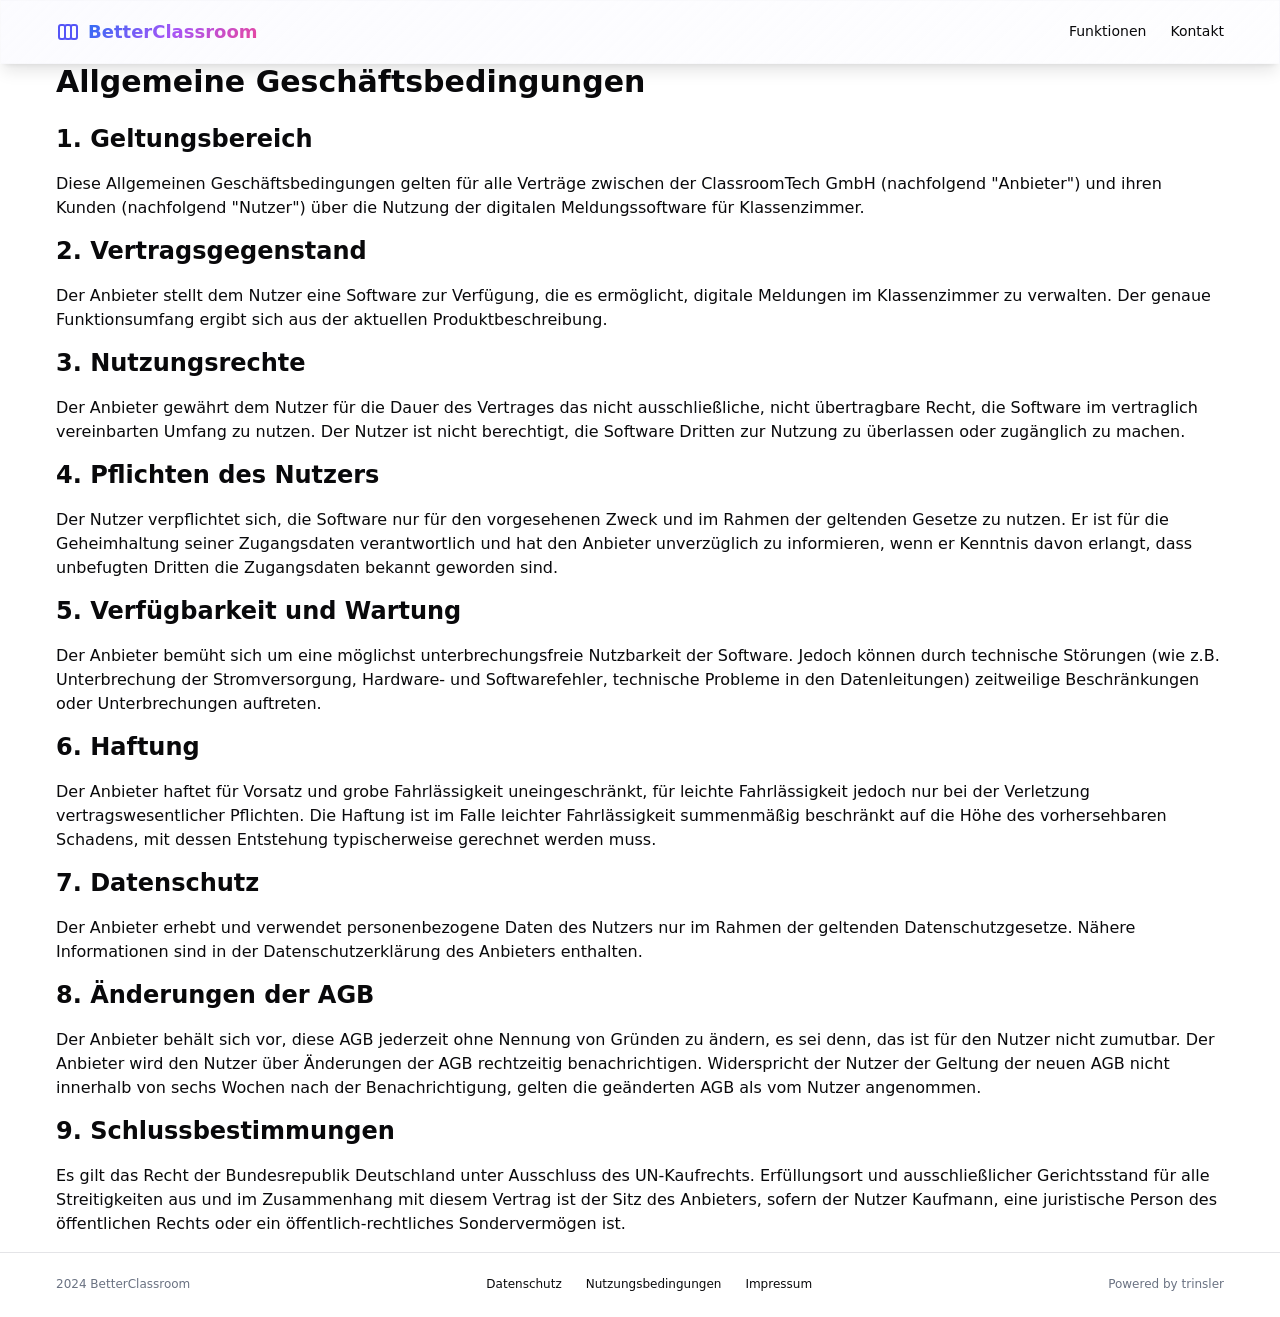
==== commit ee6590e0: "deploy: trinsler/landingPages@fef6e3764a5f8483e6bbe1312699cae3cf12a8a4" ====
--- a/agb/index.html
+++ b/agb/index.html
@@ -1 +1 @@
-<!DOCTYPE html><html><head><meta charset="utf-8"><meta name="viewport" content="width=device-width, initial-scale=1"><script type="importmap">{"imports":{"#entry":"/_nuxt/oRoLjCAm.js"}}</script><title>AGB - BetterClassroom</title><link rel="stylesheet" href="/_nuxt/entry.rbcB6YKw.css" crossorigin><link rel="preload" as="fetch" crossorigin="anonymous" href="/agb/_payload.json?7f15ca1f-4850-4ca4-9dc0-5e65cc5b0a5c"><link rel="modulepreload" as="script" crossorigin href="/_nuxt/oRoLjCAm.js"><link rel="modulepreload" as="script" crossorigin href="/_nuxt/dTycgMUr.js"><link rel="modulepreload" as="script" crossorigin href="/_nuxt/jNeDRzzh.js"><link rel="modulepreload" as="script" crossorigin href="/_nuxt/D7OXAtjC.js"><link rel="modulepreload" as="script" crossorigin href="/_nuxt/l98vW6mr.js"><link rel="preload" as="fetch" fetchpriority="low" crossorigin="anonymous" href="/_nuxt/builds/meta/7f15ca1f-4850-4ca4-9dc0-5e65cc5b0a5c.json"><link rel="prefetch" as="script" crossorigin href="/_nuxt/CJH-cx8K.js"><link rel="prefetch" as="script" crossorigin href="/_nuxt/CTONA4Dl.js"><meta name="description" content="Allgemeine Geschäftsbedingungen von BetterClassroom"><link rel="icon" type="image/x-icon" href="/favicon.ico"><script type="module" src="/_nuxt/oRoLjCAm.js" crossorigin></script></head><body><div id="__nuxt"><div class="flex flex-col min-h-screen"><header class="px-4 lg:px-6 h-16 flex items-center fixed w-full glass-morphism z-50 shadow-lg"><div class="container mx-auto flex justify-between items-center"><a href="/" class="flex items-center justify-center"><svg class="h-6 w-6 text-primary" fill="none" stroke="currentColor" viewBox="0 0 24 24"><path stroke-linecap="round" stroke-linejoin="round" stroke-width="2" d="M9 17V7m0 10a2 2 0 01-2 2H5a2 2 0 01-2-2V7a2 2 0 012-2h2a2 2 0 012 2m0 10a2 2 0 002 2h2a2 2 0 002-2M9 7a2 2 0 012-2h2a2 2 0 012 2m0 10V7m0 10a2 2 0 002 2h2a2 2 0 002-2V7a2 2 0 00-2-2h-2a2 2 0 00-2 2"></path></svg><span class="ml-2 text-lg font-bold gradient-text">BetterClassroom</span></a><nav class="hidden md:flex gap-4 sm:gap-6 items-center"><a href="/" class="text-sm font-medium text-foreground hover:text-primary transition-colors"> Funktionen </a><a href="/" class="text-sm font-medium text-foreground hover:text-primary transition-colors"> Kontakt </a><div class="h-6 w-px bg-border mx-2"></div><img src="/images/htwg-logo.png" alt="HTWG Konstanz" class="h-6 opacity-70 hover:opacity-100 transition-opacity" onerror="this.style.display=&#39;none&#39;"></nav><button class="md:hidden p-2"><svg class="h-6 w-6 text-foreground" fill="none" stroke="currentColor" viewBox="0 0 24 24"><path stroke-linecap="round" stroke-linejoin="round" stroke-width="2" d="M4 6h16M4 12h16M4 18h16"></path></svg></button></div><!----></header><main class="flex-1 pt-16"><!--[--><div></div><div class="container mx-auto px-4 py-8"><h1 class="text-3xl font-bold mb-6">Allgemeine Geschäftsbedingungen</h1><h2 class="text-2xl font-semibold mb-4">1. Geltungsbereich</h2><p class="mb-4"> Diese Allgemeinen Geschäftsbedingungen gelten für alle Verträge zwischen der ClassroomTech GmbH (nachfolgend &quot;Anbieter&quot;) und ihren Kunden (nachfolgend &quot;Nutzer&quot;) über die Nutzung der digitalen Meldungssoftware für Klassenzimmer. </p><h2 class="text-2xl font-semibold mb-4">2. Vertragsgegenstand</h2><p class="mb-4"> Der Anbieter stellt dem Nutzer eine Software zur Verfügung, die es ermöglicht, digitale Meldungen im Klassenzimmer zu verwalten. Der genaue Funktionsumfang ergibt sich aus der aktuellen Produktbeschreibung. </p><h2 class="text-2xl font-semibold mb-4">3. Nutzungsrechte</h2><p class="mb-4"> Der Anbieter gewährt dem Nutzer für die Dauer des Vertrages das nicht ausschließliche, nicht übertragbare Recht, die Software im vertraglich vereinbarten Umfang zu nutzen. Der Nutzer ist nicht berechtigt, die Software Dritten zur Nutzung zu überlassen oder zugänglich zu machen. </p><h2 class="text-2xl font-semibold mb-4">4. Pflichten des Nutzers</h2><p class="mb-4"> Der Nutzer verpflichtet sich, die Software nur für den vorgesehenen Zweck und im Rahmen der geltenden Gesetze zu nutzen. Er ist für die Geheimhaltung seiner Zugangsdaten verantwortlich und hat den Anbieter unverzüglich zu informieren, wenn er Kenntnis davon erlangt, dass unbefugten Dritten die Zugangsdaten bekannt geworden sind. </p><h2 class="text-2xl font-semibold mb-4">5. Verfügbarkeit und Wartung</h2><p class="mb-4"> Der Anbieter bemüht sich um eine möglichst unterbrechungsfreie Nutzbarkeit der Software. Jedoch können durch technische Störungen (wie z.B. Unterbrechung der Stromversorgung, Hardware- und Softwarefehler, technische Probleme in den Datenleitungen) zeitweilige Beschränkungen oder Unterbrechungen auftreten. </p><h2 class="text-2xl font-semibold mb-4">6. Haftung</h2><p class="mb-4"> Der Anbieter haftet für Vorsatz und grobe Fahrlässigkeit uneingeschränkt, für leichte Fahrlässigkeit jedoch nur bei der Verletzung vertragswesentlicher Pflichten. Die Haftung ist im Falle leichter Fahrlässigkeit summenmäßig beschränkt auf die Höhe des vorhersehbaren Schadens, mit dessen Entstehung typischerweise gerechnet werden muss. </p><h2 class="text-2xl font-semibold mb-4">7. Datenschutz</h2><p class="mb-4"> Der Anbieter erhebt und verwendet personenbezogene Daten des Nutzers nur im Rahmen der geltenden Datenschutzgesetze. Nähere Informationen sind in der Datenschutzerklärung des Anbieters enthalten. </p><h2 class="text-2xl font-semibold mb-4">8. Änderungen der AGB</h2><p class="mb-4"> Der Anbieter behält sich vor, diese AGB jederzeit ohne Nennung von Gründen zu ändern, es sei denn, das ist für den Nutzer nicht zumutbar. Der Anbieter wird den Nutzer über Änderungen der AGB rechtzeitig benachrichtigen. Widerspricht der Nutzer der Geltung der neuen AGB nicht innerhalb von sechs Wochen nach der Benachrichtigung, gelten die geänderten AGB als vom Nutzer angenommen. </p><h2 class="text-2xl font-semibold mb-4">9. Schlussbestimmungen</h2><p class="mb-4"> Es gilt das Recht der Bundesrepublik Deutschland unter Ausschluss des UN-Kaufrechts. Erfüllungsort und ausschließlicher Gerichtsstand für alle Streitigkeiten aus und im Zusammenhang mit diesem Vertrag ist der Sitz des Anbieters, sofern der Nutzer Kaufmann, eine juristische Person des öffentlichen Rechts oder ein öffentlich-rechtliches Sondervermögen ist. </p></div><!--]--></main><footer class="w-full py-6 px-4 md:px-6 border-t"><div class="container mx-auto flex flex-col sm:flex-row justify-between items-center"><p class="text-xs text-gray-500 dark:text-gray-400">2024 BetterClassroom</p><nav class="flex gap-4 sm:gap-6 mt-4 sm:mt-0"><a href="/datenschutz" class="text-xs hover:text-primary transition-colors"> Datenschutz </a><a aria-current="page" href="/agb" class="router-link-active router-link-exact-active text-xs hover:text-primary transition-colors"> Nutzungsbedingungen </a><a href="/impressum" class="text-xs hover:text-primary transition-colors"> Impressum </a></nav><div class="text-xs text-gray-500 dark:text-gray-400 mt-4 sm:mt-0"> Powered by <a href="https:trinsler.com" class="hover:text-primary transition-colors">trinsler</a></div></div></footer></div></div><div id="teleports"></div><script type="application/json" data-nuxt-data="nuxt-app" data-ssr="true" id="__NUXT_DATA__" data-src="/agb/_payload.json?7f15ca1f-4850-4ca4-9dc0-5e65cc5b0a5c">[{"state":1,"once":3,"_errors":4,"serverRendered":6,"path":7,"prerenderedAt":8},["Reactive",2],{},["Set"],["ShallowReactive",5],{},true,"/agb",1761412740323]</script><script>window.__NUXT__={};window.__NUXT__.config={public:{},app:{baseURL:"/",buildId:"7f15ca1f-4850-4ca4-9dc0-5e65cc5b0a5c",buildAssetsDir:"/_nuxt/",cdnURL:""}}</script></body></html>+<!DOCTYPE html><html><head><meta charset="utf-8"><meta name="viewport" content="width=device-width, initial-scale=1"><script type="importmap">{"imports":{"#entry":"/_nuxt/Ccc8Qym0.js"}}</script><title>AGB - BetterClassroom</title><link rel="stylesheet" href="/_nuxt/entry.DFi-HNW6.css" crossorigin><link rel="preload" as="fetch" crossorigin="anonymous" href="/agb/_payload.json?e536f581-18bf-489e-a1c7-d13914b189ba"><link rel="modulepreload" as="script" crossorigin href="/_nuxt/Ccc8Qym0.js"><link rel="modulepreload" as="script" crossorigin href="/_nuxt/7sRsiA7L.js"><link rel="modulepreload" as="script" crossorigin href="/_nuxt/9-DOH8Un.js"><link rel="modulepreload" as="script" crossorigin href="/_nuxt/l98vW6mr.js"><link rel="preload" as="fetch" fetchpriority="low" crossorigin="anonymous" href="/_nuxt/builds/meta/e536f581-18bf-489e-a1c7-d13914b189ba.json"><link rel="prefetch" as="script" crossorigin href="/_nuxt/Uze9nPgn.js"><link rel="prefetch" as="script" crossorigin href="/_nuxt/CTONA4Dl.js"><meta name="description" content="Allgemeine Geschäftsbedingungen von BetterClassroom"><link rel="icon" type="image/x-icon" href="/favicon.ico"><script type="module" src="/_nuxt/Ccc8Qym0.js" crossorigin></script></head><body><div id="__nuxt"><div class="flex flex-col min-h-screen"><header class="px-4 lg:px-6 h-16 flex items-center fixed w-full glass-morphism z-50 shadow-lg"><div class="container mx-auto flex justify-between items-center"><a href="/" class="flex items-center justify-center"><svg class="h-6 w-6 text-primary" fill="none" stroke="currentColor" viewBox="0 0 24 24"><path stroke-linecap="round" stroke-linejoin="round" stroke-width="2" d="M9 17V7m0 10a2 2 0 01-2 2H5a2 2 0 01-2-2V7a2 2 0 012-2h2a2 2 0 012 2m0 10a2 2 0 002 2h2a2 2 0 002-2M9 7a2 2 0 012-2h2a2 2 0 012 2m0 10V7m0 10a2 2 0 002 2h2a2 2 0 002-2V7a2 2 0 00-2-2h-2a2 2 0 00-2 2"></path></svg><span class="ml-2 text-lg font-bold gradient-text">BetterClassroom</span></a><nav class="hidden md:flex gap-4 sm:gap-6 items-center"><a href="/" class="text-sm font-medium text-foreground hover:text-primary transition-colors"> Funktionen </a><a href="/" class="text-sm font-medium text-foreground hover:text-primary transition-colors"> Kontakt </a></nav><button class="md:hidden p-2"><svg class="h-6 w-6 text-foreground" fill="none" stroke="currentColor" viewBox="0 0 24 24"><path stroke-linecap="round" stroke-linejoin="round" stroke-width="2" d="M4 6h16M4 12h16M4 18h16"></path></svg></button></div><!----></header><main class="flex-1 pt-16"><!--[--><div></div><div class="container mx-auto px-4 py-8"><h1 class="text-3xl font-bold mb-6">Allgemeine Geschäftsbedingungen</h1><h2 class="text-2xl font-semibold mb-4">1. Geltungsbereich</h2><p class="mb-4"> Diese Allgemeinen Geschäftsbedingungen gelten für alle Verträge zwischen der ClassroomTech GmbH (nachfolgend &quot;Anbieter&quot;) und ihren Kunden (nachfolgend &quot;Nutzer&quot;) über die Nutzung der digitalen Meldungssoftware für Klassenzimmer. </p><h2 class="text-2xl font-semibold mb-4">2. Vertragsgegenstand</h2><p class="mb-4"> Der Anbieter stellt dem Nutzer eine Software zur Verfügung, die es ermöglicht, digitale Meldungen im Klassenzimmer zu verwalten. Der genaue Funktionsumfang ergibt sich aus der aktuellen Produktbeschreibung. </p><h2 class="text-2xl font-semibold mb-4">3. Nutzungsrechte</h2><p class="mb-4"> Der Anbieter gewährt dem Nutzer für die Dauer des Vertrages das nicht ausschließliche, nicht übertragbare Recht, die Software im vertraglich vereinbarten Umfang zu nutzen. Der Nutzer ist nicht berechtigt, die Software Dritten zur Nutzung zu überlassen oder zugänglich zu machen. </p><h2 class="text-2xl font-semibold mb-4">4. Pflichten des Nutzers</h2><p class="mb-4"> Der Nutzer verpflichtet sich, die Software nur für den vorgesehenen Zweck und im Rahmen der geltenden Gesetze zu nutzen. Er ist für die Geheimhaltung seiner Zugangsdaten verantwortlich und hat den Anbieter unverzüglich zu informieren, wenn er Kenntnis davon erlangt, dass unbefugten Dritten die Zugangsdaten bekannt geworden sind. </p><h2 class="text-2xl font-semibold mb-4">5. Verfügbarkeit und Wartung</h2><p class="mb-4"> Der Anbieter bemüht sich um eine möglichst unterbrechungsfreie Nutzbarkeit der Software. Jedoch können durch technische Störungen (wie z.B. Unterbrechung der Stromversorgung, Hardware- und Softwarefehler, technische Probleme in den Datenleitungen) zeitweilige Beschränkungen oder Unterbrechungen auftreten. </p><h2 class="text-2xl font-semibold mb-4">6. Haftung</h2><p class="mb-4"> Der Anbieter haftet für Vorsatz und grobe Fahrlässigkeit uneingeschränkt, für leichte Fahrlässigkeit jedoch nur bei der Verletzung vertragswesentlicher Pflichten. Die Haftung ist im Falle leichter Fahrlässigkeit summenmäßig beschränkt auf die Höhe des vorhersehbaren Schadens, mit dessen Entstehung typischerweise gerechnet werden muss. </p><h2 class="text-2xl font-semibold mb-4">7. Datenschutz</h2><p class="mb-4"> Der Anbieter erhebt und verwendet personenbezogene Daten des Nutzers nur im Rahmen der geltenden Datenschutzgesetze. Nähere Informationen sind in der Datenschutzerklärung des Anbieters enthalten. </p><h2 class="text-2xl font-semibold mb-4">8. Änderungen der AGB</h2><p class="mb-4"> Der Anbieter behält sich vor, diese AGB jederzeit ohne Nennung von Gründen zu ändern, es sei denn, das ist für den Nutzer nicht zumutbar. Der Anbieter wird den Nutzer über Änderungen der AGB rechtzeitig benachrichtigen. Widerspricht der Nutzer der Geltung der neuen AGB nicht innerhalb von sechs Wochen nach der Benachrichtigung, gelten die geänderten AGB als vom Nutzer angenommen. </p><h2 class="text-2xl font-semibold mb-4">9. Schlussbestimmungen</h2><p class="mb-4"> Es gilt das Recht der Bundesrepublik Deutschland unter Ausschluss des UN-Kaufrechts. Erfüllungsort und ausschließlicher Gerichtsstand für alle Streitigkeiten aus und im Zusammenhang mit diesem Vertrag ist der Sitz des Anbieters, sofern der Nutzer Kaufmann, eine juristische Person des öffentlichen Rechts oder ein öffentlich-rechtliches Sondervermögen ist. </p></div><!--]--></main><footer class="w-full py-6 px-4 md:px-6 border-t"><div class="container mx-auto flex flex-col sm:flex-row justify-between items-center"><p class="text-xs text-gray-500 dark:text-gray-400">2024 BetterClassroom</p><nav class="flex gap-4 sm:gap-6 mt-4 sm:mt-0"><a href="/datenschutz" class="text-xs hover:text-primary transition-colors"> Datenschutz </a><a aria-current="page" href="/agb" class="router-link-active router-link-exact-active text-xs hover:text-primary transition-colors"> Nutzungsbedingungen </a><a href="/impressum" class="text-xs hover:text-primary transition-colors"> Impressum </a></nav><div class="text-xs text-gray-500 dark:text-gray-400 mt-4 sm:mt-0"> Powered by <a href="https:trinsler.com" class="hover:text-primary transition-colors">trinsler</a></div></div></footer></div></div><div id="teleports"></div><script type="application/json" data-nuxt-data="nuxt-app" data-ssr="true" id="__NUXT_DATA__" data-src="/agb/_payload.json?e536f581-18bf-489e-a1c7-d13914b189ba">[{"state":1,"once":3,"_errors":4,"serverRendered":6,"path":7,"prerenderedAt":8},["Reactive",2],{},["Set"],["ShallowReactive",5],{},true,"/agb",1762103714422]</script><script>window.__NUXT__={};window.__NUXT__.config={public:{},app:{baseURL:"/",buildId:"e536f581-18bf-489e-a1c7-d13914b189ba",buildAssetsDir:"/_nuxt/",cdnURL:""}}</script></body></html>
--- a/_nuxt/entry.DFi-HNW6.css
+++ b/_nuxt/entry.DFi-HNW6.css
@@ -0,0 +1 @@
+/*! tailwindcss v4.1.13 | MIT License | https://tailwindcss.com */@layer properties{@supports ((-webkit-hyphens:none) and (not (margin-trim:inline))) or ((-moz-orient:inline) and (not (color:rgb(from red r g b)))){*,::backdrop,:after,:before{--tw-translate-x:0;--tw-translate-y:0;--tw-translate-z:0;--tw-scale-x:1;--tw-scale-y:1;--tw-scale-z:1;--tw-rotate-x:initial;--tw-rotate-y:initial;--tw-rotate-z:initial;--tw-skew-x:initial;--tw-skew-y:initial;--tw-space-y-reverse:0;--tw-space-x-reverse:0;--tw-border-style:solid;--tw-leading:initial;--tw-font-weight:initial;--tw-tracking:initial;--tw-shadow:0 0 #0000;--tw-shadow-color:initial;--tw-shadow-alpha:100%;--tw-inset-shadow:0 0 #0000;--tw-inset-shadow-color:initial;--tw-inset-shadow-alpha:100%;--tw-ring-color:initial;--tw-ring-shadow:0 0 #0000;--tw-inset-ring-color:initial;--tw-inset-ring-shadow:0 0 #0000;--tw-ring-inset:initial;--tw-ring-offset-width:0px;--tw-ring-offset-color:#fff;--tw-ring-offset-shadow:0 0 #0000;--tw-blur:initial;--tw-brightness:initial;--tw-contrast:initial;--tw-grayscale:initial;--tw-hue-rotate:initial;--tw-invert:initial;--tw-opacity:initial;--tw-saturate:initial;--tw-sepia:initial;--tw-drop-shadow:initial;--tw-drop-shadow-color:initial;--tw-drop-shadow-alpha:100%;--tw-drop-shadow-size:initial;--tw-backdrop-blur:initial;--tw-backdrop-brightness:initial;--tw-backdrop-contrast:initial;--tw-backdrop-grayscale:initial;--tw-backdrop-hue-rotate:initial;--tw-backdrop-invert:initial;--tw-backdrop-opacity:initial;--tw-backdrop-saturate:initial;--tw-backdrop-sepia:initial;--tw-duration:initial;--tw-ease:initial}}}@layer theme{:host,:root{--font-sans:ui-sans-serif,system-ui,sans-serif,"Apple Color Emoji","Segoe UI Emoji","Segoe UI Symbol","Noto Color Emoji";--font-mono:ui-monospace,SFMono-Regular,Menlo,Monaco,Consolas,"Liberation Mono","Courier New",monospace;--color-blue-200:oklch(88.2% .059 254.128);--color-blue-300:oklch(80.9% .105 251.813);--color-blue-400:oklch(70.7% .165 254.624);--color-gray-400:oklch(70.7% .022 261.325);--color-gray-500:oklch(55.1% .027 264.364);--color-white:#fff;--spacing:.25rem;--container-md:28rem;--container-2xl:42rem;--container-3xl:48rem;--container-7xl:80rem;--text-xs:.75rem;--text-xs--line-height:1.33333;--text-sm:.875rem;--text-sm--line-height:1.42857;--text-lg:1.125rem;--text-lg--line-height:1.55556;--text-xl:1.25rem;--text-xl--line-height:1.4;--text-2xl:1.5rem;--text-2xl--line-height:1.33333;--text-3xl:1.875rem;--text-3xl--line-height:1.2;--text-4xl:2.25rem;--text-4xl--line-height:1.11111;--text-5xl:3rem;--text-5xl--line-height:1;--text-6xl:3.75rem;--text-6xl--line-height:1;--text-7xl:4.5rem;--text-7xl--line-height:1;--text-8xl:6rem;--text-8xl--line-height:1;--font-weight-medium:500;--font-weight-semibold:600;--font-weight-bold:700;--font-weight-black:900;--tracking-tighter:-.05em;--tracking-tight:-.025em;--leading-relaxed:1.625;--radius-xl:.75rem;--radius-2xl:1rem;--radius-3xl:1.5rem;--ease-in:cubic-bezier(.4,0,1,1);--ease-out:cubic-bezier(0,0,.2,1);--blur-sm:8px;--blur-3xl:64px;--default-transition-duration:.15s;--default-transition-timing-function:cubic-bezier(.4,0,.2,1);--default-font-family:var(--font-sans);--default-mono-font-family:var(--font-mono)}}@layer base{*,::backdrop,:after,:before{border:0 solid;box-sizing:border-box;margin:0;padding:0}::file-selector-button{border:0 solid;box-sizing:border-box;margin:0;padding:0}:host,html{-webkit-text-size-adjust:100%;font-family:var(--default-font-family,ui-sans-serif,system-ui,sans-serif,"Apple Color Emoji","Segoe UI Emoji","Segoe UI Symbol","Noto Color Emoji");font-feature-settings:var(--default-font-feature-settings,normal);font-variation-settings:var(--default-font-variation-settings,normal);line-height:1.5;-moz-tab-size:4;-o-tab-size:4;tab-size:4;-webkit-tap-highlight-color:transparent}hr{border-top-width:1px;color:inherit;height:0}abbr:where([title]){-webkit-text-decoration:underline dotted;text-decoration:underline dotted}h1,h2,h3,h4,h5,h6{font-size:inherit;font-weight:inherit}a{color:inherit;-webkit-text-decoration:inherit;text-decoration:inherit}b,strong{font-weight:bolder}code,kbd,pre,samp{font-family:var(--default-mono-font-family,ui-monospace,SFMono-Regular,Menlo,Monaco,Consolas,"Liberation Mono","Courier New",monospace);font-feature-settings:var(--default-mono-font-feature-settings,normal);font-size:1em;font-variation-settings:var(--default-mono-font-variation-settings,normal)}small{font-size:80%}sub,sup{font-size:75%;line-height:0;position:relative;vertical-align:baseline}sub{bottom:-.25em}sup{top:-.5em}table{border-collapse:collapse;border-color:inherit;text-indent:0}:-moz-focusring{outline:auto}progress{vertical-align:baseline}summary{display:list-item}menu,ol,ul{list-style:none}audio,canvas,embed,iframe,img,object,svg,video{display:block;vertical-align:middle}img,video{height:auto;max-width:100%}button,input,optgroup,select,textarea{background-color:#0000;border-radius:0;color:inherit;font:inherit;font-feature-settings:inherit;font-variation-settings:inherit;letter-spacing:inherit;opacity:1}::file-selector-button{background-color:#0000;border-radius:0;color:inherit;font:inherit;font-feature-settings:inherit;font-variation-settings:inherit;letter-spacing:inherit;opacity:1}:where(select:is([multiple],[size])) optgroup{font-weight:bolder}:where(select:is([multiple],[size])) optgroup option{padding-inline-start:20px}::file-selector-button{margin-inline-end:4px}::-moz-placeholder{opacity:1}::placeholder{opacity:1}@supports (not (-webkit-appearance:-apple-pay-button)) or (contain-intrinsic-size:1px){::-moz-placeholder{color:currentColor}::placeholder{color:currentColor}@supports (color:color-mix(in lab,red,red)){::-moz-placeholder{color:color-mix(in oklab,currentcolor 50%,transparent)}::placeholder{color:color-mix(in oklab,currentcolor 50%,transparent)}}}textarea{resize:vertical}::-webkit-search-decoration{-webkit-appearance:none}::-webkit-date-and-time-value{min-height:1lh;text-align:inherit}::-webkit-datetime-edit{display:inline-flex}::-webkit-datetime-edit-fields-wrapper{padding:0}::-webkit-datetime-edit,::-webkit-datetime-edit-year-field{padding-block:0}::-webkit-datetime-edit-day-field,::-webkit-datetime-edit-month-field{padding-block:0}::-webkit-datetime-edit-hour-field,::-webkit-datetime-edit-minute-field{padding-block:0}::-webkit-datetime-edit-millisecond-field,::-webkit-datetime-edit-second-field{padding-block:0}::-webkit-datetime-edit-meridiem-field{padding-block:0}::-webkit-calendar-picker-indicator{line-height:1}:-moz-ui-invalid{box-shadow:none}button,input:where([type=button],[type=reset],[type=submit]){-webkit-appearance:button;-moz-appearance:button;appearance:button}::file-selector-button{-webkit-appearance:button;-moz-appearance:button;appearance:button}::-webkit-inner-spin-button,::-webkit-outer-spin-button{height:auto}[hidden]:where(:not([hidden=until-found])){display:none!important}:root{--background:0 0% 100%;--foreground:240 10% 3.9%;--card:0 0% 100%;--card-foreground:240 10% 3.9%;--popover:0 0% 100%;--popover-foreground:240 10% 3.9%;--primary:240 91% 65%;--primary-foreground:0 0% 98%;--secondary:240 4.8% 95.9%;--secondary-foreground:240 5.9% 10%;--muted:240 4.8% 95.9%;--muted-foreground:240 3.8% 46.1%;--accent:240 4.8% 95.9%;--accent-foreground:240 5.9% 10%;--destructive:0 84.2% 60.2%;--destructive-foreground:0 0% 98%;--border:240 5.9% 90%;--input:240 5.9% 90%;--ring:240 91% 65%;--radius:1rem;--glass-bg:240 100% 99%;--glass-border:240 15% 92%;--accent-blue:220 90% 56%;--accent-purple:270 91% 65%;--accent-pink:330 81% 60%;--text-light:240 5% 84%;--text-dark:240 10% 3.9%}.dark{--background:240 10% 3.9%;--foreground:0 0% 98%;--card:240 10% 3.9%;--card-foreground:0 0% 98%;--popover:240 10% 3.9%;--popover-foreground:0 0% 98%;--primary:240 91% 70%;--primary-foreground:240 10% 3.9%;--secondary:240 3.7% 15.9%;--secondary-foreground:0 0% 98%;--muted:240 3.7% 15.9%;--muted-foreground:240 5% 64.9%;--accent:240 3.7% 15.9%;--accent-foreground:0 0% 98%;--destructive:0 62.8% 30.6%;--destructive-foreground:0 0% 98%;--border:240 3.7% 15.9%;--input:240 3.7% 15.9%;--ring:240 91% 70%;--glass-bg:240 10% 8%;--glass-border:240 15% 20%;--accent-blue:220 90% 56%;--accent-purple:270 91% 65%;--accent-pink:330 81% 60%;--text-light:240 5% 84%;--text-dark:0 0% 98%}*{border-color:hsl(var(--border))}body{background-color:hsl(var(--background));color:hsl(var(--foreground))}}@layer components;@layer utilities{.pointer-events-none{pointer-events:none}.absolute{position:absolute}.fixed{position:fixed}.relative{position:relative}.inset-0{inset:calc(var(--spacing)*0)}.top-1\/2{top:50%}.top-16{top:calc(var(--spacing)*16)}.top-20{top:calc(var(--spacing)*20)}.-right-6{right:calc(var(--spacing)*-6)}.right-0{right:calc(var(--spacing)*0)}.right-10{right:calc(var(--spacing)*10)}.bottom-20{bottom:calc(var(--spacing)*20)}.-left-6{left:calc(var(--spacing)*-6)}.left-0{left:calc(var(--spacing)*0)}.left-1\/2{left:50%}.left-10{left:calc(var(--spacing)*10)}.z-10{z-index:10}.z-20{z-index:20}.z-50{z-index:50}.container{width:100%}@media (min-width:40rem){.container{max-width:40rem}}@media (min-width:48rem){.container{max-width:48rem}}@media (min-width:64rem){.container{max-width:64rem}}@media (min-width:80rem){.container{max-width:80rem}}@media (min-width:96rem){.container{max-width:96rem}}.mx-6{margin-inline:calc(var(--spacing)*6)}.mx-auto{margin-inline:auto}.mt-4{margin-top:calc(var(--spacing)*4)}.mt-8{margin-top:calc(var(--spacing)*8)}.mt-12{margin-top:calc(var(--spacing)*12)}.mb-2{margin-bottom:calc(var(--spacing)*2)}.mb-3{margin-bottom:calc(var(--spacing)*3)}.mb-4{margin-bottom:calc(var(--spacing)*4)}.mb-6{margin-bottom:calc(var(--spacing)*6)}.mb-8{margin-bottom:calc(var(--spacing)*8)}.mb-10{margin-bottom:calc(var(--spacing)*10)}.mb-12{margin-bottom:calc(var(--spacing)*12)}.mb-16{margin-bottom:calc(var(--spacing)*16)}.ml-2{margin-left:calc(var(--spacing)*2)}.ml-3{margin-left:calc(var(--spacing)*3)}.block{display:block}.flex{display:flex}.grid{display:grid}.hidden{display:none}.inline{display:inline}.inline-block{display:inline-block}.inline-flex{display:inline-flex}.h-3{height:calc(var(--spacing)*3)}.h-5{height:calc(var(--spacing)*5)}.h-6{height:calc(var(--spacing)*6)}.h-8{height:calc(var(--spacing)*8)}.h-12{height:calc(var(--spacing)*12)}.h-16{height:calc(var(--spacing)*16)}.h-64{height:calc(var(--spacing)*64)}.h-80{height:calc(var(--spacing)*80)}.h-96{height:calc(var(--spacing)*96)}.min-h-screen{min-height:100vh}.w-3{width:calc(var(--spacing)*3)}.w-5{width:calc(var(--spacing)*5)}.w-6{width:calc(var(--spacing)*6)}.w-8{width:calc(var(--spacing)*8)}.w-12{width:calc(var(--spacing)*12)}.w-64{width:calc(var(--spacing)*64)}.w-80{width:calc(var(--spacing)*80)}.w-96{width:calc(var(--spacing)*96)}.w-fit{width:-moz-fit-content;width:fit-content}.w-full{width:100%}.max-w-2xl{max-width:var(--container-2xl)}.max-w-3xl{max-width:var(--container-3xl)}.max-w-7xl{max-width:var(--container-7xl)}.max-w-\[800px\]{max-width:800px}.max-w-md{max-width:var(--container-md)}.flex-1{flex:1}.-translate-x-1\/2{--tw-translate-x:-50%}.-translate-x-1\/2,.-translate-x-8{translate:var(--tw-translate-x)var(--tw-translate-y)}.-translate-x-8{--tw-translate-x:calc(var(--spacing)*-8)}.translate-x-0{--tw-translate-x:calc(var(--spacing)*0)}.translate-x-0,.translate-x-8{translate:var(--tw-translate-x)var(--tw-translate-y)}.translate-x-8{--tw-translate-x:calc(var(--spacing)*8)}.-translate-y-1\/2{--tw-translate-y:-50%}.-translate-y-1\/2,.-translate-y-2{translate:var(--tw-translate-x)var(--tw-translate-y)}.-translate-y-2{--tw-translate-y:calc(var(--spacing)*-2)}.translate-y-0{--tw-translate-y:calc(var(--spacing)*0)}.translate-y-0,.translate-y-10{translate:var(--tw-translate-x)var(--tw-translate-y)}.translate-y-10{--tw-translate-y:calc(var(--spacing)*10)}.scale-125{--tw-scale-x:125%;--tw-scale-y:125%;--tw-scale-z:125%;scale:var(--tw-scale-x)var(--tw-scale-y)}.transform{transform:var(--tw-rotate-x,)var(--tw-rotate-y,)var(--tw-rotate-z,)var(--tw-skew-x,)var(--tw-skew-y,)}.grid-cols-1{grid-template-columns:repeat(1,minmax(0,1fr))}.flex-col{flex-direction:column}.items-center{align-items:center}.justify-between{justify-content:space-between}.justify-center{justify-content:center}.gap-4{gap:calc(var(--spacing)*4)}.gap-8{gap:calc(var(--spacing)*8)}:where(.space-y-6>:not(:last-child)){--tw-space-y-reverse:0;margin-block-end:calc(var(--spacing)*6*(1 - var(--tw-space-y-reverse)));margin-block-start:calc(var(--spacing)*6*var(--tw-space-y-reverse))}:where(.space-y-8>:not(:last-child)){--tw-space-y-reverse:0;margin-block-end:calc(var(--spacing)*8*(1 - var(--tw-space-y-reverse)));margin-block-start:calc(var(--spacing)*8*var(--tw-space-y-reverse))}:where(.space-x-3>:not(:last-child)){--tw-space-x-reverse:0;margin-inline-end:calc(var(--spacing)*3*(1 - var(--tw-space-x-reverse)));margin-inline-start:calc(var(--spacing)*3*var(--tw-space-x-reverse))}.overflow-hidden{overflow:hidden}.rounded-2xl{border-radius:var(--radius-2xl)}.rounded-3xl{border-radius:var(--radius-3xl)}.rounded-full{border-radius:3.40282e+38px}.rounded-xl{border-radius:var(--radius-xl)}.border{border-style:var(--tw-border-style);border-width:1px}.border-t{border-top-style:var(--tw-border-style);border-top-width:1px}.border-transparent{border-color:#0000}.bg-blue-200\/4{background-color:#bedbff0a}@supports (color:color-mix(in lab,red,red)){.bg-blue-200\/4{background-color:color-mix(in oklab,var(--color-blue-200)4%,transparent)}}.bg-blue-300\/6{background-color:#90c5ff0f}@supports (color:color-mix(in lab,red,red)){.bg-blue-300\/6{background-color:color-mix(in oklab,var(--color-blue-300)6%,transparent)}}.bg-blue-400\/8{background-color:#54a2ff14}@supports (color:color-mix(in lab,red,red)){.bg-blue-400\/8{background-color:color-mix(in oklab,var(--color-blue-400)8%,transparent)}}.bg-white{background-color:var(--color-white)}.object-contain{-o-object-fit:contain;object-fit:contain}.p-2{padding:calc(var(--spacing)*2)}.p-3{padding:calc(var(--spacing)*3)}.p-4{padding:calc(var(--spacing)*4)}.p-5{padding:calc(var(--spacing)*5)}.p-6{padding:calc(var(--spacing)*6)}.p-8{padding:calc(var(--spacing)*8)}.px-4{padding-inline:calc(var(--spacing)*4)}.px-6{padding-inline:calc(var(--spacing)*6)}.px-8{padding-inline:calc(var(--spacing)*8)}.px-10{padding-inline:calc(var(--spacing)*10)}.py-2{padding-block:calc(var(--spacing)*2)}.py-3{padding-block:calc(var(--spacing)*3)}.py-4{padding-block:calc(var(--spacing)*4)}.py-6{padding-block:calc(var(--spacing)*6)}.py-8{padding-block:calc(var(--spacing)*8)}.py-12{padding-block:calc(var(--spacing)*12)}.py-16{padding-block:calc(var(--spacing)*16)}.py-20{padding-block:calc(var(--spacing)*20)}.pt-16{padding-top:calc(var(--spacing)*16)}.pb-4{padding-bottom:calc(var(--spacing)*4)}.text-center{text-align:center}.text-2xl{font-size:var(--text-2xl);line-height:var(--tw-leading,var(--text-2xl--line-height))}.text-3xl{font-size:var(--text-3xl);line-height:var(--tw-leading,var(--text-3xl--line-height))}.text-4xl{font-size:var(--text-4xl);line-height:var(--tw-leading,var(--text-4xl--line-height))}.text-5xl{font-size:var(--text-5xl);line-height:var(--tw-leading,var(--text-5xl--line-height))}.text-lg{font-size:var(--text-lg);line-height:var(--tw-leading,var(--text-lg--line-height))}.text-sm{font-size:var(--text-sm);line-height:var(--tw-leading,var(--text-sm--line-height))}.text-xl{font-size:var(--text-xl);line-height:var(--tw-leading,var(--text-xl--line-height))}.text-xs{font-size:var(--text-xs);line-height:var(--tw-leading,var(--text-xs--line-height))}.leading-relaxed{--tw-leading:var(--leading-relaxed);line-height:var(--leading-relaxed)}.font-black{--tw-font-weight:var(--font-weight-black);font-weight:var(--font-weight-black)}.font-bold{--tw-font-weight:var(--font-weight-bold);font-weight:var(--font-weight-bold)}.font-medium{--tw-font-weight:var(--font-weight-medium);font-weight:var(--font-weight-medium)}.font-semibold{--tw-font-weight:var(--font-weight-semibold);font-weight:var(--font-weight-semibold)}.tracking-tight{--tw-tracking:var(--tracking-tight);letter-spacing:var(--tracking-tight)}.tracking-tighter{--tw-tracking:var(--tracking-tighter);letter-spacing:var(--tracking-tighter)}.text-gray-500{color:var(--color-gray-500)}.opacity-0{opacity:0}.opacity-50{opacity:.5}.opacity-100{opacity:1}.shadow-2xl{--tw-shadow:0 25px 50px -12px var(--tw-shadow-color,#00000040)}.shadow-2xl,.shadow-lg{box-shadow:var(--tw-inset-shadow),var(--tw-inset-ring-shadow),var(--tw-ring-offset-shadow),var(--tw-ring-shadow),var(--tw-shadow)}.shadow-lg{--tw-shadow:0 10px 15px -3px var(--tw-shadow-color,#0000001a),0 4px 6px -4px var(--tw-shadow-color,#0000001a)}.shadow-sm{--tw-shadow:0 1px 3px 0 var(--tw-shadow-color,#0000001a),0 1px 2px -1px var(--tw-shadow-color,#0000001a)}.ring,.shadow-sm{box-shadow:var(--tw-inset-shadow),var(--tw-inset-ring-shadow),var(--tw-ring-offset-shadow),var(--tw-ring-shadow),var(--tw-shadow)}.ring{--tw-ring-shadow:var(--tw-ring-inset,)0 0 0 calc(1px + var(--tw-ring-offset-width))var(--tw-ring-color,currentcolor)}.blur-3xl{--tw-blur:blur(var(--blur-3xl));filter:var(--tw-blur,)var(--tw-brightness,)var(--tw-contrast,)var(--tw-grayscale,)var(--tw-hue-rotate,)var(--tw-invert,)var(--tw-saturate,)var(--tw-sepia,)var(--tw-drop-shadow,)}.backdrop-blur-sm{--tw-backdrop-blur:blur(var(--blur-sm));-webkit-backdrop-filter:var(--tw-backdrop-blur,)var(--tw-backdrop-brightness,)var(--tw-backdrop-contrast,)var(--tw-backdrop-grayscale,)var(--tw-backdrop-hue-rotate,)var(--tw-backdrop-invert,)var(--tw-backdrop-opacity,)var(--tw-backdrop-saturate,)var(--tw-backdrop-sepia,);backdrop-filter:var(--tw-backdrop-blur,)var(--tw-backdrop-brightness,)var(--tw-backdrop-contrast,)var(--tw-backdrop-grayscale,)var(--tw-backdrop-hue-rotate,)var(--tw-backdrop-invert,)var(--tw-backdrop-opacity,)var(--tw-backdrop-saturate,)var(--tw-backdrop-sepia,)}.transition{transition-duration:var(--tw-duration,var(--default-transition-duration));transition-property:color,background-color,border-color,outline-color,text-decoration-color,fill,stroke,--tw-gradient-from,--tw-gradient-via,--tw-gradient-to,opacity,box-shadow,transform,translate,scale,rotate,filter,backdrop-filter,display,content-visibility,overlay,pointer-events;transition-timing-function:var(--tw-ease,var(--default-transition-timing-function))}.transition-all{transition-duration:var(--tw-duration,var(--default-transition-duration));transition-property:all;transition-timing-function:var(--tw-ease,var(--default-transition-timing-function))}.transition-colors{transition-duration:var(--tw-duration,var(--default-transition-duration));transition-property:color,background-color,border-color,outline-color,text-decoration-color,fill,stroke,--tw-gradient-from,--tw-gradient-via,--tw-gradient-to;transition-timing-function:var(--tw-ease,var(--default-transition-timing-function))}.duration-200{--tw-duration:.2s;transition-duration:.2s}.duration-300{--tw-duration:.3s;transition-duration:.3s}.duration-500{--tw-duration:.5s;transition-duration:.5s}.ease-in{--tw-ease:var(--ease-in);transition-timing-function:var(--ease-in)}.ease-out{--tw-ease:var(--ease-out);transition-timing-function:var(--ease-out)}@media (hover:hover){.hover\:scale-105:hover{--tw-scale-x:105%;--tw-scale-y:105%;--tw-scale-z:105%;scale:var(--tw-scale-x)var(--tw-scale-y)}.hover\:scale-125:hover{--tw-scale-x:125%;--tw-scale-y:125%;--tw-scale-z:125%;scale:var(--tw-scale-x)var(--tw-scale-y)}.hover\:scale-\[1\.02\]:hover{scale:1.02}.hover\:underline:hover{text-decoration-line:underline}.hover\:shadow-xl:hover{--tw-shadow:0 20px 25px -5px var(--tw-shadow-color,#0000001a),0 8px 10px -6px var(--tw-shadow-color,#0000001a);box-shadow:var(--tw-inset-shadow),var(--tw-inset-ring-shadow),var(--tw-ring-offset-shadow),var(--tw-ring-shadow),var(--tw-shadow)}}.active\:scale-95:active{--tw-scale-x:95%;--tw-scale-y:95%;--tw-scale-z:95%;scale:var(--tw-scale-x)var(--tw-scale-y)}@media (min-width:40rem){.sm\:mt-0{margin-top:calc(var(--spacing)*0)}.sm\:flex-row{flex-direction:row}.sm\:gap-6{gap:calc(var(--spacing)*6)}.sm\:text-4xl{font-size:var(--text-4xl);line-height:var(--tw-leading,var(--text-4xl--line-height))}}@media (min-width:48rem){.md\:-right-12{right:calc(var(--spacing)*-12)}.md\:-left-12{left:calc(var(--spacing)*-12)}.md\:col-span-2{grid-column:span 2/span 2}.md\:flex{display:flex}.md\:hidden{display:none}.md\:grid-cols-2{grid-template-columns:repeat(2,minmax(0,1fr))}.md\:px-6{padding-inline:calc(var(--spacing)*6)}.md\:py-24{padding-block:calc(var(--spacing)*24)}.md\:py-32{padding-block:calc(var(--spacing)*32)}.md\:text-2xl{font-size:var(--text-2xl);line-height:var(--tw-leading,var(--text-2xl--line-height))}.md\:text-4xl{font-size:var(--text-4xl);line-height:var(--tw-leading,var(--text-4xl--line-height))}.md\:text-5xl{font-size:var(--text-5xl);line-height:var(--tw-leading,var(--text-5xl--line-height))}.md\:text-6xl{font-size:var(--text-6xl);line-height:var(--tw-leading,var(--text-6xl--line-height))}.md\:text-7xl{font-size:var(--text-7xl);line-height:var(--tw-leading,var(--text-7xl--line-height))}}@media (min-width:64rem){.lg\:col-span-1{grid-column:span 1/span 1}.lg\:h-96{height:calc(var(--spacing)*96)}.lg\:w-1\/2{width:50%}.lg\:grid-cols-3{grid-template-columns:repeat(3,minmax(0,1fr))}.lg\:flex-row{flex-direction:row}.lg\:gap-12{gap:calc(var(--spacing)*12)}.lg\:px-6{padding-inline:calc(var(--spacing)*6)}.lg\:py-32{padding-block:calc(var(--spacing)*32)}.lg\:text-8xl{font-size:var(--text-8xl);line-height:var(--tw-leading,var(--text-8xl--line-height))}}@media (prefers-color-scheme:dark){.dark\:text-gray-400{color:var(--color-gray-400)}}}:root{--ui-space-xs:.25rem;--ui-space-sm:.5rem;--ui-space-md:1rem;--ui-space-lg:1.5rem;--ui-space-xl:2rem;--ui-space-2xl:3rem;--ui-radius-sm:.25rem;--ui-radius-md:.5rem;--ui-radius-lg:.75rem;--ui-radius-xl:1rem;--ui-radius-2xl:1.5rem;--ui-radius-full:9999px;--ui-font-sans:ui-sans-serif,system-ui,-apple-system,sans-serif;--ui-font-mono:ui-monospace,"Cascadia Code","Source Code Pro",monospace;--ui-shadow-sm:0 1px 2px 0 #0000000d;--ui-shadow-md:0 4px 6px -1px #0000001a,0 2px 4px -2px #0000001a;--ui-shadow-lg:0 10px 15px -3px #0000001a,0 4px 6px -4px #0000001a;--ui-shadow-xl:0 20px 25px -5px #0000001a,0 8px 10px -6px #0000001a;--ui-transition-fast:.15s cubic-bezier(.4,0,.2,1);--ui-transition-normal:.3s cubic-bezier(.4,0,.2,1);--ui-transition-slow:.5s cubic-bezier(.4,0,.2,1)}[data-theme=cyber]{--ui-bg-primary:#0a0a0a;--ui-bg-secondary:#111;--ui-bg-tertiary:#1a1a1a;--ui-bg-accent:#3b82f6;--ui-text-primary:#fff;--ui-text-secondary:#a0a0a0;--ui-text-muted:#666;--ui-text-accent:#3b82f6;--ui-border-primary:#333;--ui-border-secondary:#3b82f6;--ui-border-accent:#3b82f64d;--ui-glow-primary:0 0 20px #3b82f64d;--ui-glow-secondary:0 0 30px #3b82f633;--ui-card-bg:linear-gradient(145deg,#111,#1a1a1a);--ui-card-border:1px solid var(--ui-border-accent);--ui-card-shadow:var(--ui-glow-primary);--ui-terminal-bg:var(--ui-bg-secondary);--ui-terminal-header-bg:var(--ui-bg-tertiary);--ui-terminal-border:var(--ui-border-accent)}[data-theme=glass]{--ui-bg-primary:#fafafa;--ui-bg-secondary:#fff;--ui-bg-tertiary:#f5f5f5;--ui-bg-accent:#6366f1;--ui-text-primary:#171717;--ui-text-secondary:#525252;--ui-text-muted:#a3a3a3;--ui-text-accent:#6366f1;--ui-border-primary:#e5e5e5;--ui-border-secondary:#6366f1;--ui-border-accent:#6366f133;--ui-glass-bg:#ffffffb3;--ui-glass-border:#fff3;--ui-glass-backdrop:blur(10px);--ui-card-bg:var(--ui-glass-bg);--ui-card-border:1px solid var(--ui-glass-border);--ui-card-shadow:var(--ui-shadow-lg);--ui-card-backdrop:var(--ui-glass-backdrop);--ui-terminal-bg:var(--ui-glass-bg);--ui-terminal-header-bg:#f5f5f5cc;--ui-terminal-border:var(--ui-glass-border)}[data-theme=minimal]{--ui-bg-primary:#fff;--ui-bg-secondary:#f9fafb;--ui-bg-tertiary:#f3f4f6;--ui-bg-accent:#111827;--ui-text-primary:#111827;--ui-text-secondary:#6b7280;--ui-text-muted:#9ca3af;--ui-text-accent:#111827;--ui-border-primary:#e5e7eb;--ui-border-secondary:#111827;--ui-border-accent:#1118271a;--ui-card-bg:var(--ui-bg-secondary);--ui-card-border:1px solid var(--ui-border-primary);--ui-card-shadow:var(--ui-shadow-sm);--ui-terminal-bg:var(--ui-bg-tertiary);--ui-terminal-header-bg:var(--ui-bg-secondary);--ui-terminal-border:var(--ui-border-primary)}[data-theme=dark]{--ui-bg-primary:#0f0f0f;--ui-bg-secondary:#1c1c1c;--ui-bg-tertiary:#262626;--ui-bg-accent:#fbbf24;--ui-text-primary:#fafafa;--ui-text-secondary:#a3a3a3;--ui-text-muted:#525252;--ui-text-accent:#fbbf24;--ui-border-primary:#404040;--ui-border-secondary:#fbbf24;--ui-border-accent:#fbbf2433;--ui-card-bg:var(--ui-bg-secondary);--ui-card-border:1px solid var(--ui-border-primary);--ui-card-shadow:var(--ui-shadow-lg);--ui-terminal-bg:var(--ui-bg-secondary);--ui-terminal-header-bg:var(--ui-bg-tertiary);--ui-terminal-border:var(--ui-border-primary)}.ui-card{background:var(--ui-card-bg);border:var(--ui-card-border);box-shadow:var(--ui-card-shadow);transition:var(--ui-transition-normal)}.ui-card,.ui-terminal{-webkit-backdrop-filter:var(--ui-card-backdrop,none);backdrop-filter:var(--ui-card-backdrop,none)}.ui-terminal{background:var(--ui-terminal-bg);border:var(--ui-terminal-border)}.ui-terminal-header{background:var(--ui-terminal-header-bg);border-bottom:var(--ui-terminal-border)}.ui-text-primary{color:var(--ui-text-primary)}.ui-text-secondary{color:var(--ui-text-secondary)}.ui-text-muted{color:var(--ui-text-muted)}.ui-text-accent{color:var(--ui-text-accent)}.ui-bg-primary{background-color:var(--ui-bg-primary)}.ui-bg-secondary{background-color:var(--ui-bg-secondary)}.ui-bg-tertiary{background-color:var(--ui-bg-tertiary)}.ui-bg-accent{background-color:var(--ui-bg-accent)}.ui-border-primary{border-color:var(--ui-border-primary)}.ui-border-secondary{border-color:var(--ui-border-secondary)}.ui-border-accent{border-color:var(--ui-border-accent)}@media (prefers-reduced-motion:reduce){:root{--ui-transition-fast:0s;--ui-transition-normal:0s;--ui-transition-slow:0s}}:root{color-scheme:light dark;font-synthesis:none;text-rendering:optimizeLegibility;-webkit-font-smoothing:antialiased;-moz-osx-font-smoothing:grayscale;font-family:Inter,system-ui,Avenir,Helvetica,Arial,sans-serif;font-weight:400;line-height:1.5}body{margin:0;min-height:100vh;min-width:320px}.container{margin:0 auto;max-width:1200px;padding:0 1rem;width:100%}.text-primary{color:hsl(var(--primary))}.bg-primary{background-color:hsl(var(--primary))}.bg-primary\/90{background-color:hsl(var(--primary)/.9)}.text-primary-foreground{color:hsl(var(--primary-foreground))}.border-border{border-color:hsl(var(--border))}.ring-ring{--tw-ring-color:hsl(var(--ring))}.glass-card{-webkit-backdrop-filter:blur(20px);background:hsl(var(--glass-bg)/.8);border:1px solid hsl(var(--glass-border)/.3);box-shadow:0 8px 32px #1f26871a,inset 0 0 0 1px #ffffff0d}.glass-morphism{-webkit-backdrop-filter:blur(10px);background:linear-gradient(135deg,hsl(var(--glass-bg)/.7) 0,hsl(var(--glass-bg)/.3));border:1px solid hsl(var(--glass-border)/.18)}.gradient-text{background:linear-gradient(135deg,hsl(var(--accent-blue)),hsl(var(--accent-purple)),hsl(var(--accent-pink)));-webkit-text-fill-color:transparent;-webkit-background-clip:text;background-clip:text}.gradient-bg{background:linear-gradient(135deg,hsl(var(--accent-blue)/.1) 0,hsl(var(--accent-purple)/.1),hsl(var(--accent-pink)/.1))}.gradient-border{background:linear-gradient(135deg,hsl(var(--accent-blue)/.3),hsl(var(--accent-purple)/.3),hsl(var(--accent-pink)/.3));border-radius:inherit;padding:1px;position:relative}.gradient-border:before{background:hsl(var(--background));border-radius:inherit;content:"";inset:1px;position:absolute}.floating-animation{animation:float 6s ease-in-out infinite}@keyframes float{0%,to{transform:translateY(0)}50%{transform:translateY(-10px)}}.pulse-glow{animation:pulse-glow 2s ease-in-out infinite alternate}@keyframes pulse-glow{0%{box-shadow:0 0 20px hsl(var(--primary)/.3)}to{box-shadow:0 0 30px hsl(var(--primary)/.5)}}@property --tw-translate-x{syntax:"*";inherits:false;initial-value:0}@property --tw-translate-y{syntax:"*";inherits:false;initial-value:0}@property --tw-translate-z{syntax:"*";inherits:false;initial-value:0}@property --tw-scale-x{syntax:"*";inherits:false;initial-value:1}@property --tw-scale-y{syntax:"*";inherits:false;initial-value:1}@property --tw-scale-z{syntax:"*";inherits:false;initial-value:1}@property --tw-rotate-x{syntax:"*";inherits:false}@property --tw-rotate-y{syntax:"*";inherits:false}@property --tw-rotate-z{syntax:"*";inherits:false}@property --tw-skew-x{syntax:"*";inherits:false}@property --tw-skew-y{syntax:"*";inherits:false}@property --tw-space-y-reverse{syntax:"*";inherits:false;initial-value:0}@property --tw-space-x-reverse{syntax:"*";inherits:false;initial-value:0}@property --tw-border-style{syntax:"*";inherits:false;initial-value:solid}@property --tw-leading{syntax:"*";inherits:false}@property --tw-font-weight{syntax:"*";inherits:false}@property --tw-tracking{syntax:"*";inherits:false}@property --tw-shadow{syntax:"*";inherits:false;initial-value:0 0 #0000}@property --tw-shadow-color{syntax:"*";inherits:false}@property --tw-shadow-alpha{syntax:"<percentage>";inherits:false;initial-value:100%}@property --tw-inset-shadow{syntax:"*";inherits:false;initial-value:0 0 #0000}@property --tw-inset-shadow-color{syntax:"*";inherits:false}@property --tw-inset-shadow-alpha{syntax:"<percentage>";inherits:false;initial-value:100%}@property --tw-ring-color{syntax:"*";inherits:false}@property --tw-ring-shadow{syntax:"*";inherits:false;initial-value:0 0 #0000}@property --tw-inset-ring-color{syntax:"*";inherits:false}@property --tw-inset-ring-shadow{syntax:"*";inherits:false;initial-value:0 0 #0000}@property --tw-ring-inset{syntax:"*";inherits:false}@property --tw-ring-offset-width{syntax:"<length>";inherits:false;initial-value:0}@property --tw-ring-offset-color{syntax:"*";inherits:false;initial-value:#fff}@property --tw-ring-offset-shadow{syntax:"*";inherits:false;initial-value:0 0 #0000}@property --tw-blur{syntax:"*";inherits:false}@property --tw-brightness{syntax:"*";inherits:false}@property --tw-contrast{syntax:"*";inherits:false}@property --tw-grayscale{syntax:"*";inherits:false}@property --tw-hue-rotate{syntax:"*";inherits:false}@property --tw-invert{syntax:"*";inherits:false}@property --tw-opacity{syntax:"*";inherits:false}@property --tw-saturate{syntax:"*";inherits:false}@property --tw-sepia{syntax:"*";inherits:false}@property --tw-drop-shadow{syntax:"*";inherits:false}@property --tw-drop-shadow-color{syntax:"*";inherits:false}@property --tw-drop-shadow-alpha{syntax:"<percentage>";inherits:false;initial-value:100%}@property --tw-drop-shadow-size{syntax:"*";inherits:false}@property --tw-backdrop-blur{syntax:"*";inherits:false}@property --tw-backdrop-brightness{syntax:"*";inherits:false}@property --tw-backdrop-contrast{syntax:"*";inherits:false}@property --tw-backdrop-grayscale{syntax:"*";inherits:false}@property --tw-backdrop-hue-rotate{syntax:"*";inherits:false}@property --tw-backdrop-invert{syntax:"*";inherits:false}@property --tw-backdrop-opacity{syntax:"*";inherits:false}@property --tw-backdrop-saturate{syntax:"*";inherits:false}@property --tw-backdrop-sepia{syntax:"*";inherits:false}@property --tw-duration{syntax:"*";inherits:false}@property --tw-ease{syntax:"*";inherits:false}.ui-card[data-v-74f16609]{transition:all .3s cubic-bezier(.4,0,.2,1)}.ui-card[style*=backdrop-filter][data-v-74f16609]{-webkit-backdrop-filter:blur(10px)}@media (max-width:640px){.container-responsive[data-v-52820ea4]{padding-left:max(1rem,env(safe-area-inset-left));padding-right:max(1rem,env(safe-area-inset-right))}}
